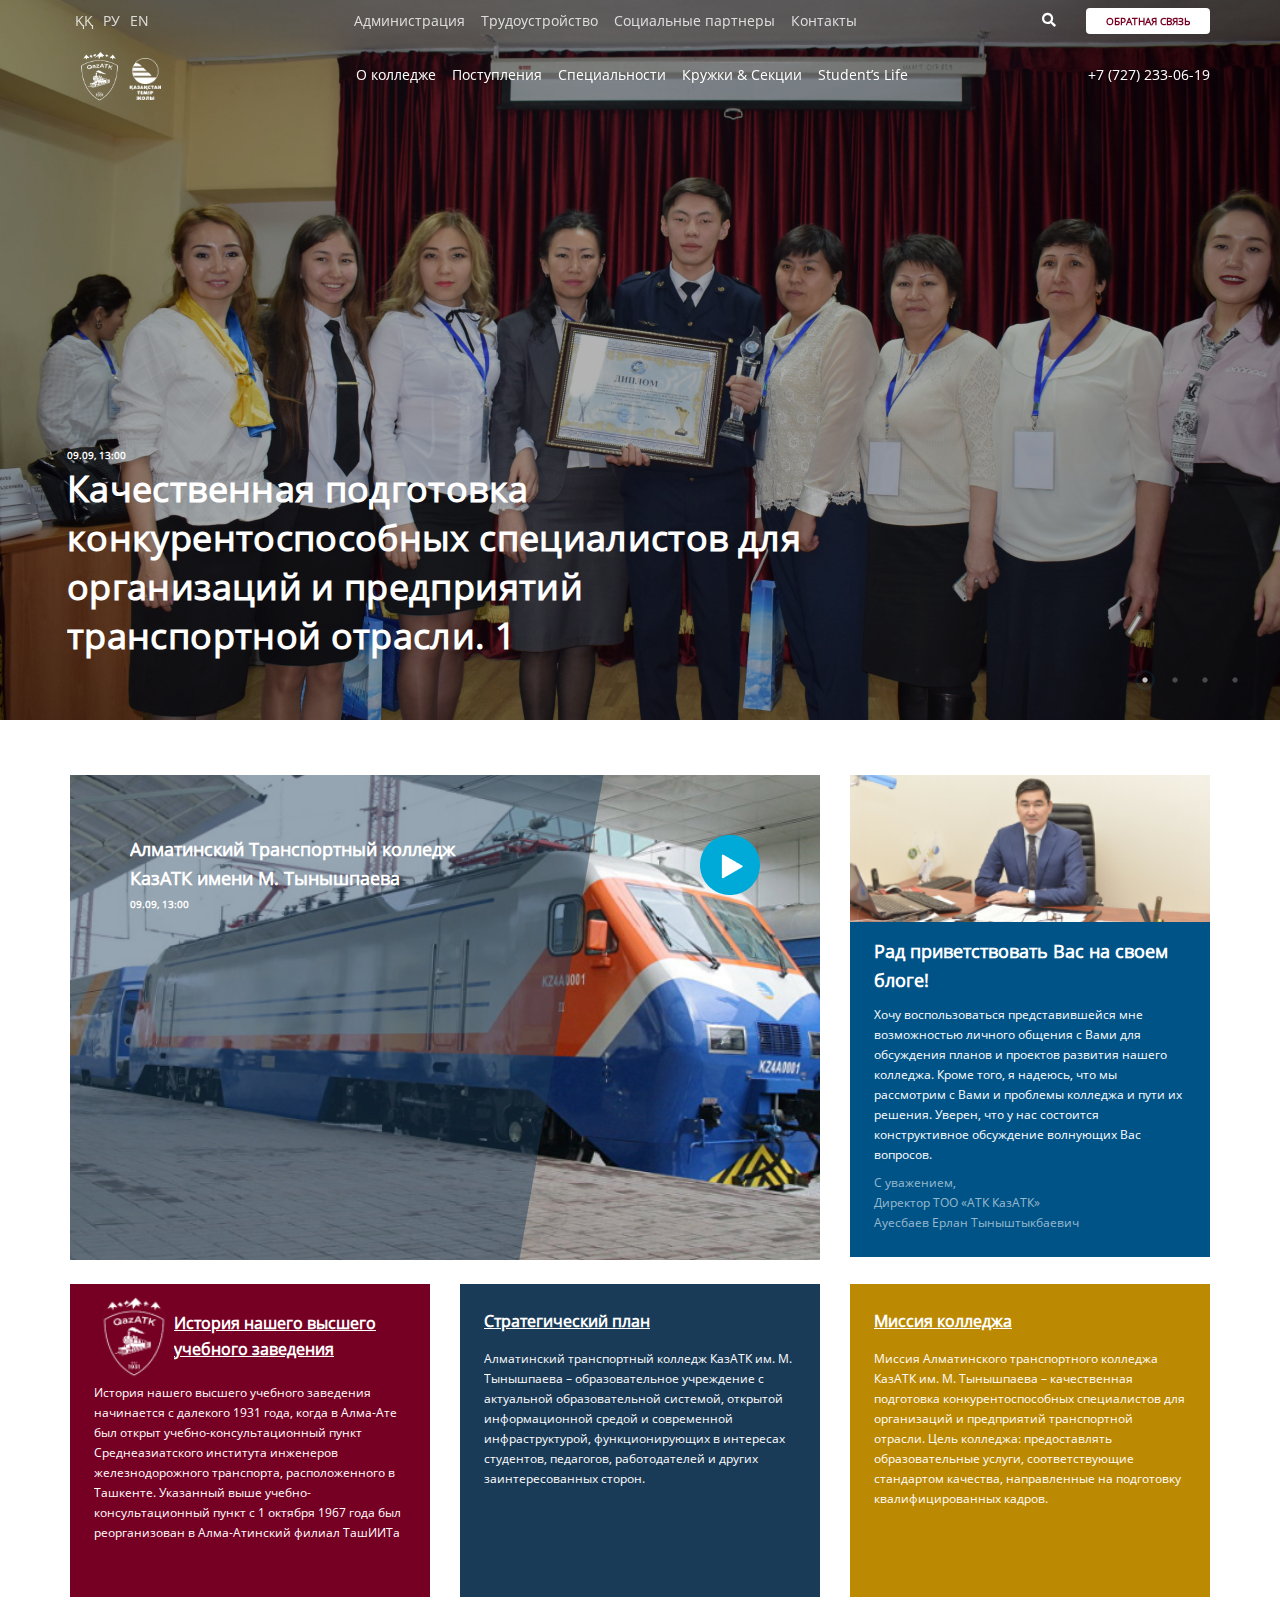
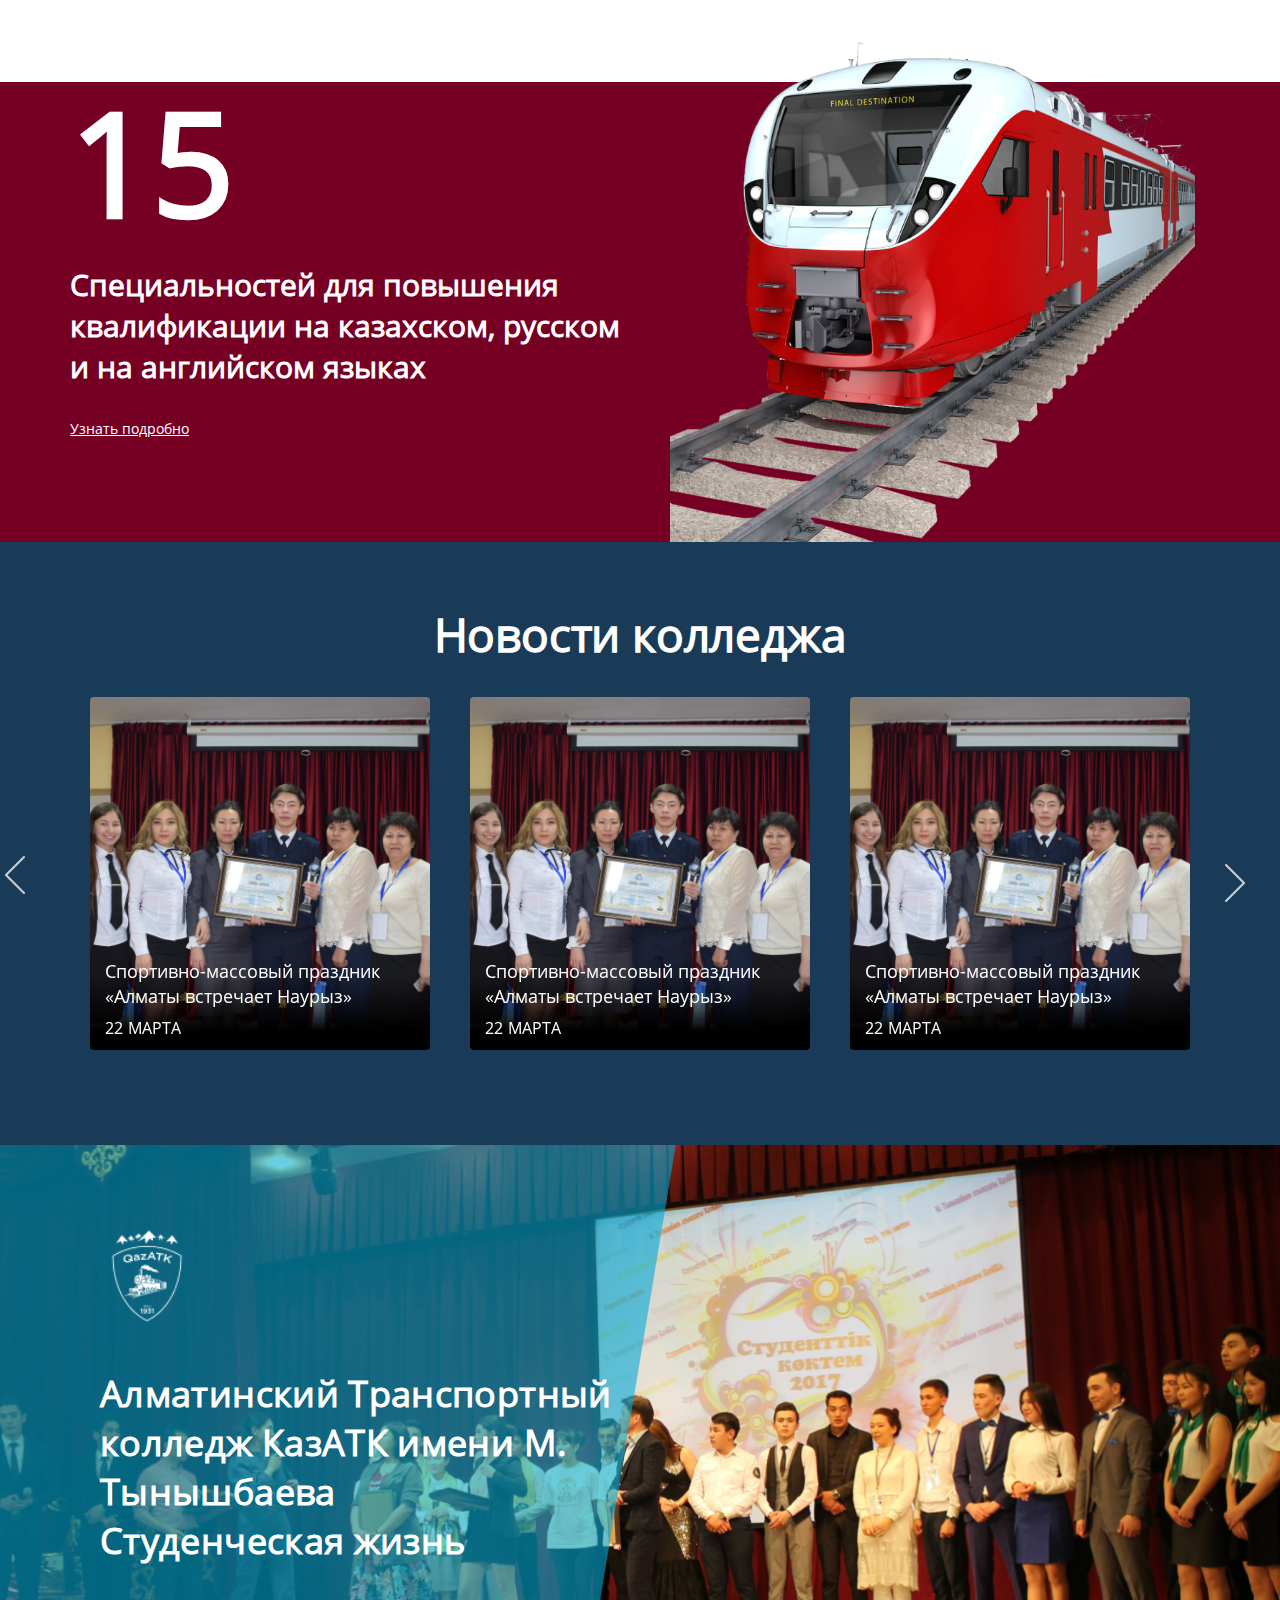
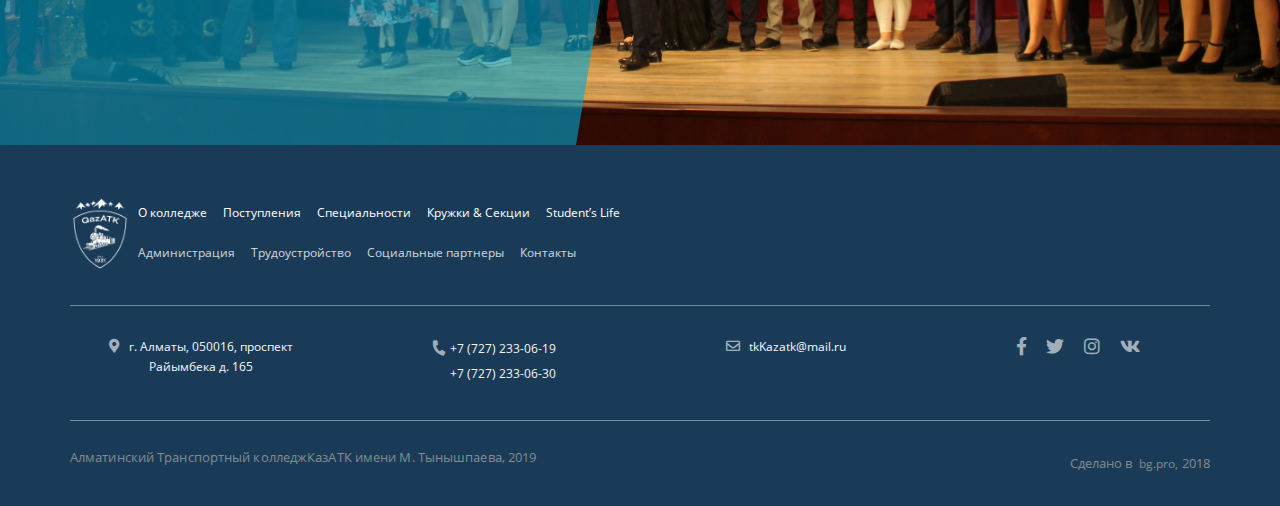
==== index.html @ 043b0daa "first commit" ====
<!DOCTYPE html>
<html lang="en">
<head>
    <meta charset="UTF-8">
    <meta name="viewport" content="width=device-width"/>
    <title>KazATK</title>
    <link rel="stylesheet" href="css/libs.min.css">
    <link rel="stylesheet" href="css/all.css">
    <link rel="stylesheet" href="slick/slick.css">
    <link rel="stylesheet" href="slick/slick-theme.css">
    <link rel="stylesheet" href="css/animate.css">
    <link rel="stylesheet" href="css/main.css">
    <link rel="icon" type="image/png" sizes="32x32" href="img/favicon-32x32.png">
</head>

<body>
<header>
    <div class="container">
        <div class="header-cover-mobile">
            <div class="header-top">
                <ul class="language-list">
                    <li><a href="#">Ққ</a></li>
                    <li><a href="#">РУ</a></li>
                    <li><a href="#">En</a></li>
                </ul>
                <ul class="header-top-menu hidden-xs">
                    <li><a href="#">Администрация</a></li>
                    <li><a href="#">Трудоустройство</a></li>
                    <li><a href="#">Социальные партнеры</a></li>
                    <li><a href="contacts.html">Контакты</a></li>
                </ul>
                <div class="header-btnbox">
                    <button class="btn-plain call-search hidden-xs"><i class="fas fa-search fa-search-custom"></i></button>
                    <button class="btn-white call-callback">Обратная связь</button>
                </div>

            </div>
            <div class="header-bottom">
                <div class="navbar-header">
                    <button type="button" class="navbar-toggle" data-toggle="collapse" data-target="#myNavbar">
                        <span class="icon-bar"></span>
                        <span class="icon-bar"></span>
                        <span class="icon-bar"></span>
                    </button>
                    <a href="index.html" class="navbar-brand">
                        <img src="img/logo/kazatwhite-last.png" alt="" class="logo-main">
                        <img src="img/logo/kaztemirjol.png" alt="" class="logo-temirjol">
                    </a>
                </div>
                <div class="collapse navbar-collapse" id="myNavbar">
                    <ul class="nav navbar-nav m-menu">
                        <li><a href="college.html">О колледже</a></li>
                        <li><a href="news.html">Поступления </a></li>
                        <li><a href="help.html">Специальности</a></li>
                        <li><a href="help.html">Кружки & Секции</a></li>
                        <li><a href="help.html">Student’s Life</a></li>
                        <li><a href="#" class="hidden-lg hidden-md hidden-sm">Администрация</a></li>
                        <li><a href="#" class="hidden-lg hidden-md hidden-sm">Трудоустройство</a></li>
                        <li><a href="#" class="hidden-lg hidden-md hidden-sm">Социальные партнеры</a></li>
                        <li><a href="contacts.html" class="hidden-lg hidden-md hidden-sm">Контакты</a></li>
                        <li><a href="tel:+7 (727) 233-06-19" class="phone-link visible-xs">+7 (727) 233-06-19</a></li>
                    </ul>
                </div>
                <a href="tel:+7 (727) 233-06-19" class="phone-link hidden-xs">+7 (727) 233-06-19</a>
            </div>
        </div>
    </div>
</header>
<section class="main-box">
    <div class="container-fluid">
        <div class="row">
            <div class="slider-main">
                <a href="#">
                <div class="slider-item">
                    <div class="slider-item-img">
                        <img src="img/main/main-slider.png" alt="">
                    </div>
                    <div class="slider-item-caption">
                        <span class="span-time">09.09, 13:00</span>
                        <h2>Качественная подготовка конкурентоспособных специалистов
                            для организаций и предприятий транспортной отрасли. 1</h2>
                    </div>
                </div>
            </a>
                <a href="#">
                <div class="slider-item">
                    <div class="slider-item-img">
                        <img src="img/main/bottom-slider.png" alt="">
                    </div>
                    <div class="slider-item-caption">
                        <span class="span-time">09.09, 13:00</span>
                        <h2>Качественная подготовка конкурентоспособных специалистов
                            для организаций и предприятий транспортной отрасли.</h2>
                    </div>
                </div>
            </a>
                <a href="#">
                <div class="slider-item">
                    <div class="slider-item-img">
                        <img src="img/main/main-slider.png" alt="">
                    </div>
                    <div class="slider-item-caption">
                        <span class="span-time">09.09, 13:00</span>
                        <h2>Качественная подготовка конкурентоспособных специалистов
                            для организаций и предприятий транспортной отрасли. 3</h2>
                    </div>
                </div>
            </a>
                <a href="#">
                <div class="slider-item">
                    <div class="slider-item-img">
                        <img src="img/main/bottom-slider.png" alt="">
                    </div>
                    <div class="slider-item-caption">
                        <span class="span-time">09.09, 13:00</span>
                        <h2>Качественная подготовка конкурентоспособных специалистов
                            для организаций и предприятий транспортной отрасли.</h2>
                    </div>
                </div>
            </a>
            </div>
        </div>
    </div>
</section>
<section class="intro-box">
    <div class="container">
        <div class="row intro-top">
            <div class="col-md-8 col-sm-8 animated fadeInLeftBig delay-1s">
                <a href="video.html">
                    <div class="intro-item-video">
                        <div class="intro-video-left">
                            <h2>
                                Алматинский Транспортный колледж КазАТК имени
                                М. Тынышпаева
                            </h2>
                            <span class="span-time">09.09, 13:00</span>
                        </div>
                        <div class="intro-video-right">
                            <i class="icon i-play"></i>
                            <img src="img/main/train.png" alt="">
                        </div>
                    </div>
                </a>
            </div>
            <div class="col-md-4 col-sm-4 animated fadeInRightBig delay-1s">
                <a href="blog.html">
                    <div class="intro-blog">
                        <div class="intro-blog-img">
                            <img src="img/main/rector.png" alt="">
                        </div>
                        <div class="intro-blog-caption bg-blue">
                            <h2>
                                Рад приветствовать Вас на своем блоге!
                            </h2>
                            <p>
                                Хочу воспользоваться представившейся мне возможностью личного общения с
                                Вами для обсуждения планов и проектов развития нашего колледжа. Кроме того, я надеюсь,
                                что мы рассмотрим с Вами и проблемы колледжа и пути их решения. Уверен, что у
                                нас состоится конструктивное обсуждение волнующих Вас вопросов.
                            </p>
                            <span class="span-opacity">
                                С уважением,</br>
                                Директор ТОО «АТК КазАТК»</br>
                                Ауесбаев Ерлан Тыныштыкбаевич
                            </span>
                        </div>
                    </div>
                </a>
            </div>
        </div>
        <div class="row">
            <div class="col-md-4 col-sm-4 animated fadeInLeftBig delay-2s">
                <a href="history.html">
                    <div class="intro-item bg-red">
                        <div class="intro-item-top">
                            <img src="img/logo/kazatwhite-11.png" alt="">
                            <h2>История нашего высшего учебного заведения</h2>
                        </div>
                        <p>
                            История нашего высшего учебного заведения начинается с далекого 1931 года, когда в
                            Алма-Ате был открыт учебно-консультационный пункт Среднеазиатского института инженеров железнодорожного транспорта,
                            расположенного в Ташкенте.
                            Указанный выше учебно-консультационный пункт с 1 октября 1967 года был реорганизован в Алма-Атинский филиал ТашИИТа
                        </p>
                    </div>
                </a>
            </div>
            <div class="col-md-4 col-sm-4 animated fadeInUp delay-2s">
                <a href="strategy.html">
                    <div class="intro-item bg-dark">
                        <h2>Стратегический план</h2>
                        <p>
                            Алматинский транспортный колледж КазАТК им. М. Тынышпаева – образовательное учреждение
                            с актуальной образовательной системой, открытой информационной средой
                            и современной инфраструктурой, функционирующих в интересах студентов, педагогов, работодателей и других заинтересованных сторон.
                        </p>
                    </div>
                </a>
            </div>
            <div class="col-md-4 col-sm-4 animated fadeInRightBig delay-2s">
                <a href="mission.html">
                    <div class="intro-item bg-yellow">
                        <h2>Миссия колледжа</h2>
                        <p>
                            Миссия Алматинского транспортного колледжа КазАТК им. М. Тынышпаева – качественная подготовка конкурентоспособных специалистов для организаций и предприятий транспортной отрасли.

                            Цель колледжа: предоставлять образовательные услуги, соответствующие стандартом качества, направленные на подготовку квалифицированных кадров.
                        </p>
                    </div>
                </a>
            </div>
        </div>
    </div>
</section>
<section class="spec-box bg-red">
    <div class="container">
        <div class="row">
            <div class="col-md-6 col-sm-6">
                <div class="spec-item">
                    <h2>15</h2>
                    <p>
                        Специальностей для повышения квалификации на казахском, русском и на английском языках
                    </p>
                    <a href="#">Узнать подробно</a>
                </div>
            </div>
            <div class="col-md-6 col-sm-6">
                <div class="spec-img-cover">
                    <div class="spec-img">
                        <img src="img/main/train_red.png" alt="">
                    </div>
                </div>
                <div class="clearfix"></div>
            </div>

        </div>
    </div>
</section>
<section class="news-box bg-dark">
    <div class="container">
        <h2 class="block-title-white">Новости колледжа</h2>
        <div class="sl-news">
                <a href="news.html">
                    <div class="slnews-item">
                        <div class="slnews-item-img">
                            <img src="img/main/main-slider.png" alt="">
                        </div>
                        <div class="slnews-item-caption">
                            <h3>
                                Спортивно-массовый праздник «Алматы встречает Наурыз»
                            </h3>
                            <span>22 марта</span>
                        </div>
                    </div>
                </a>
                <a href="news.html">
                    <div class="slnews-item">
                        <div class="slnews-item-img">
                            <img src="img/main/main-slider.png" alt="">
                        </div>
                        <div class="slnews-item-caption">
                            <h3>
                                Спортивно-массовый праздник «Алматы встречает Наурыз»
                            </h3>
                            <span>22 марта</span>
                        </div>
                    </div>
                </a>
                <a href="news.html">
                    <div class="slnews-item">
                        <div class="slnews-item-img">
                            <img src="img/main/main-slider.png" alt="">
                        </div>
                        <div class="slnews-item-caption">
                            <h3>
                                Спортивно-массовый праздник «Алматы встречает Наурыз»
                            </h3>
                            <span>22 марта</span>
                        </div>
                    </div>
                </a>
                <a href="news.html">
                    <div class="slnews-item">
                        <div class="slnews-item-img">
                            <img src="img/main/main-slider.png" alt="">
                        </div>
                        <div class="slnews-item-caption">
                            <h3>
                                Спортивно-массовый праздник «Алматы встречает Наурыз»
                            </h3>
                            <span>22 марта</span>
                        </div>
                    </div>
                </a>
            </div>
    </div>
</section>
<section class="student-lifebox">
    <div class="container-fluid">
        <div class="row">
                <div class="student-life-clip">
                    <img src="img/logo/logo-big.png" alt="">
                    <h1>
                        Алматинский Транспортный колледж КазАТК имени   М. Тынышбаева</h1>
                    <p>Студенческая жизнь</p>
                </div>
                <div class="student-life-img">
                    <img src="img/main/bottom-slider.png" alt="">
                </div>
        </div>
    </div>
</section>
<div class="overlay"></div>
<div class="search-popup">
    <form action="#" class="search-form" method="post">
        <input type="text" placeholder="Поиск...">
        <button class="btn-blue" type="submit">Поиск</button>
    </form>
</div>
<div class="callback">
    <h3>Введите ваш номер</h3>
    <form action="#" class="callback-form" method="post">
        <input type="text" placeholder="Ваше имя">
        <input type="text" placeholder="Ваше номер">
        <textarea name="" id="" cols="30" rows="10" placeholder="Ваш вопрос"></textarea>
        <button class="btn-blue" type="submit">Отправить</button>
        <button class="btn-cancel close-callback">Отмена</button>
    </form>
</div>
<footer class="bg-dark">
    <div class="container">
        <div class="footer-top">
            <a href="index.html" class="footer-logo">
                <img src="img/logo/logo-big.png" alt="">
            </a>
            <div class="footer-top-list">
                <ul class="m-menu">
                    <li><a href="college.html">О колледже</a></li>
                    <li><a href="news.html">Поступления </a></li>
                    <li><a href="help.html">Специальности</a></li>
                    <li><a href="help.html">Кружки & Секции</a></li>
                    <li><a href="help.html">Student’s Life</a></li>
                </ul>
                <ul class="header-top-menu">
                    <li><a href="#">Администрация</a></li>
                    <li><a href="#">Трудоустройство</a></li>
                    <li><a href="#">Социальные партнеры</a></li>
                    <li><a href="contacts.html">Контакты </a></li>
                </ul>
            </div>
        </div>
        <div class="footer-middle">
            <div class="row">
                <div class="col-md-3 col-sm-3">
                    <i class="fas fa-map-marker-alt"></i>
                    <span>г. Алматы, 050016, проспект <br>Райымбека д. 165</span>
                </div>
                <div class="col-md-3 col-sm-3">
                    <div class="footer-phone">
                        <i class="fas fa-phone"></i>
                        <div class="footer-phone-links">
                            <a href="tel:+7 (727) 233-06-19">+7 (727) 233-06-19</a><br>
                            <a href="tel:+7 (727) 233-06-30 ">+7 (727) 233-06-30</a>
                        </div>
                    </div>
                </div>
                <div class="col-md-3 col-sm-3">
                    <i class="far fa-envelope"></i>
                    <span>tkKazatk@mail.ru</span>
                </div>
                <div class="col-md-3 col-sm-3">
                    <ul class="footer-social">
                        <li><a href="#"><i class="fab fa-facebook-f"></i></a></li>
                        <li><a href="#"><i class="fab fa-twitter"></i></a></li>
                        <li><a href="#"><i class="fab fa-instagram"></i></a></li>
                        <li><a href="#"><i class="fab fa-vk"></i></a></li>
                    </ul>
                </div>
            </div>
        </div>
        <div class="footer-bottom">
            <p>Алматинский Транспортный колледжКазАТК имени М. Тынышпаева, 2019</p>
            <p class="bg-box">Сделано в  <a href="https://bgpro.kz/" target="_blank">bg.pro,</a> 2018</p>
        </div>
    </div>
</footer>
<script src="js/libs.min.js"></script>
<script src="js/wow.min.js"></script>
<script src="slick/slick.js"></script>
<script src="js/common.js"></script>
</body>
</html>
---- css/main.css ----
html, body, div, span, p, ul, li, ol, label, h1, h2, h3, h4, h5, h6, section {
  margin: 0;
  padding: 0;
}

ol, ul {
  list-style: none;
}

a {
  text-decoration: none;
}

.icon {
  display: inline-block;
}

.p0 {
  padding: 0;
}

.pr0 {
  padding-right: 0;
}

.pl0 {
  padding-left: 0;
}

.pt0 {
  padding-top: 0;
}

.pb0 {
  padding-bottom: 0;
}

.pl15 {
  padding-left: 15px;
}

.m0 {
  margin: 0;
}

.mt0 {
  margin-top: 0;
}

.mr0 {
  margin-right: 0;
}

.ml0 {
  margin-left: 0;
}

.mb0 {
  margin-bottom: 0;
}

.mt20 {
  margin-top: 20px;
}

.mr20 {
  margin-right: 20px;
}

.ml20 {
  margin-left: 20px;
}

.mb20 {
  margin-bottom: 20px;
}

.btn-plain {
  outline: none;
  border: none;
  background-color: transparent;
}

.btn-plain:hover, .btn-plain:focus {
  text-decoration: none;
  outline: none;
  border: none;
}

button a {
  color: inherit;
}

button a:hover, button a:focus {
  text-decoration: none;
  color: inherit;
}

.overlay {
  background-color: rgba(0, 0, 0, 0.3);
  z-index: 99;
  position: fixed;
  top: 0;
  bottom: 0;
  left: 0;
  right: 0;
  display: none;
}

@font-face {
  font-family: 'Open Sans';
  src: url("../fonts/opensans/OpenSans-Regular.ttf");
}

body {
  font-family: "Open Sans", "Arial";
}
html,body{
	overflow-x:hidden;
}
.header-box .container{
	position: relative;
}
header {
  top: 0;
  position: absolute;
  width: 100%;
  z-index: 99;
}

header .header-top-menu {
  padding-left: 20px;
}

.language-list, .header-top-menu {
  display: -webkit-box;
  display: -webkit-flex;
  display: -ms-flexbox;
  display: flex;
  -webkit-box-align: center;
  -webkit-align-items: center;
      -ms-flex-align: center;
          align-items: center;
}

.language-list li a, .header-top-menu li a {
  color: rgba(255, 255, 255, 0.8);
  padding: 5px 8px;
  -webkit-transition: color 500ms ease;
  -o-transition: color 500ms ease;
  transition: color 500ms ease;
}

.language-list li a:hover, .language-list li a:focus, .header-top-menu li a:hover, .header-top-menu li a:focus {
  text-decoration: none;
  color: white;
}

.language-list li.active a, .header-top-menu li.active a {
  color: white;
}

.language-list li a {
  padding: 5px;
		text-transform: uppercase;
	
}

.header-top, .header-bottom {
  display: -webkit-box;
  display: -webkit-flex;
  display: -ms-flexbox;
  display: flex;
  -webkit-box-align: center;
  -webkit-align-items: center;
      -ms-flex-align: center;
          align-items: center;
  padding: 8px 0;
  -webkit-box-pack: justify;
  -webkit-justify-content: space-between;
      -ms-flex-pack: justify;
          justify-content: space-between;
}

.btn-white {
  background: #FFFFFF;
  -webkit-border-radius: 4px;
          border-radius: 4px;
  font-weight: 600;
  line-height: 16px;
  font-size: 10px;
  text-align: center;
  text-transform: uppercase;
  color: #760024;
  border: none;
  outline: none;
  padding: 5px 20px;
}

.btn-white:focus {
  outline: none;
}

.fa-search-custom {
  color: white;
}

.header-btnbox .btn-plain {
  margin-right: 20px;
}

.m-menu {
  display: -webkit-box;
  display: -webkit-flex;
  display: -ms-flexbox;
  display: flex;
  -webkit-box-align: center;
  -webkit-align-items: center;
      -ms-flex-align: center;
          align-items: center;
}

.m-menu li a {
  color: white;
  padding: 5px 8px;
}

.m-menu li a:hover, .m-menu li a:focus {
  text-decoration: none;
}

.phone-link {
  display: inline-block;
  float: right;
  color: white;
}

.phone-link:hover, .phone-link:focus {
  text-decoration: none;
}

.header-bottom .navbar-brand {
  display: -webkit-box;
  display: -webkit-flex;
  display: -ms-flexbox;
  display: flex;
  -webkit-box-align: center;
  -webkit-align-items: center;
      -ms-flex-align: center;
          align-items: center;
  padding-left: 0;
}

.header-bottom .navbar-brand img {
  -webkit-flex-shrink: 0;
      -ms-flex-negative: 0;
          flex-shrink: 0;
}

.slider-item-img {
  width: 100%;
  height: 720px;
  background-color: black;
}

.slider-item-img img {
  width: 100%;
  height: 100%;
  -o-object-fit: cover;
     object-fit: cover;
  opacity: 0.7;
}

.slider-main {
  position: relative;
}

.slider-main .slick-dots {
  bottom: 60px;
  right: 40px;
}

.slider-main .slick-dots li.slick-active button {
  -webkit-border-radius: 50%;
          border-radius: 50%;
  background: url("../img/icon/377.png");
  width: 20px;
  height: 20px;
  -webkit-background-size: 100% 100%;
          background-size: 100% 100%;
}

.slider-item-caption {
  position: absolute;
  bottom: 60px;
  width: 1147px;
  left: 50%;
  margin-left: -573px;
}

.slider-item-caption h2 {
  max-width: 776px;
  max-height: 203px;
  overflow: hidden;
  font-weight: 800;
  line-height: normal;
  font-size: 36px;
  letter-spacing: 0.01em;
  color: #FFFFFF;
  font-family: 'Open Sans';
}

.span-time {
  font-weight: 600;
  line-height: 16px;
  font-size: 10px;
  text-transform: uppercase;
  color: #FFFFFF;
  margin-bottom: 15px;
}

.intro-box {
  padding-top: 25px;
  padding-bottom: 25px;
}

.intro-video-right {
  width: 100%;
  height: 485px;
  position: relative;
}

.intro-video-right img {
  width: 100%;
  height: 100%;
  -o-object-fit: cover;
     object-fit: cover;
}

.intro-video-left {
  width: 90%;
  padding: 60px;
  height: 485px;
  z-index: 9;
  background-color: rgba(26, 59, 88, 0.46);
  position: absolute;
  -webkit-clip-path: polygon(0 0, 76% 0, 64% 100%, 0% 100%);
  clip-path: polygon(0 0, 76% 0, 64% 100%, 0% 100%);
}

.intro-video-left h2 {
  max-width: 350px;
  max-height: 85px;
  overflow: hidden;
  font-weight: bold;
  line-height: 29px;
  font-size: 18px;
  color: #FFFFFF;
}

.i-play {
  background: url("../img/icon/play.png") no-repeat;
  width: 60px;
  height: 60px;
  position: absolute;
  top: 60px;
  right: 60px;
}

.intro-blog-img {
  height: 147px;
}

.intro-blog-img img {
  width: 100%;
  height: 100%;
  -o-object-fit: cover;
     object-fit: cover;
}

.intro-blog-caption {
  padding: 15px 24px 24px 24px;
}

.intro-blog-caption h2 {
  font-weight: bold;
  line-height: 29px;
  font-size: 18px;
  color: #FFFFFF;
  max-height: 56px;
  overflow: hidden;
  margin-bottom: 12px;
}

.intro-blog-caption p {
  font-weight: normal;
  line-height: 20px;
  font-size: 12px;
  color: #FFFFFF;
  max-height: 174px;
  overflow: hidden;
  margin-bottom: 8px;
}

.span-opacity {
  display: block;
  line-height: 20px;
  font-size: 12px;
  color: rgba(255, 255, 255, 0.6);
}

.bg-blue {
  background-color: #005387;
}

.bg-red {
  background-color: #760024;
}

.bg-dark {
  background-color: #1A3B58;
}

.bg-yellow {
  background-color: #BC8902;
}

.intro-item {
  margin-top: 24px;
  padding: 24px;
  height: 313px;
}

.intro-item h2 {
  font-weight: bold;
  line-height: 26px;
  font-size: 16px;
  color: #FFFFFF;
  text-decoration: underline;
  margin-bottom: 15px;
  max-height: 95px;
  overflow: hidden;
}

.intro-item p {
  font-weight: normal;
  line-height: 20px;
  font-size: 12px;
  color: #FFFFFF;
  max-height: 237px;
  overflow: hidden;
}
.logo-main{
	height: 59px;
}
.logo-color{
	height: 49px;
	margin-right: 3px;
}
.intro-item-top {
  margin-top: -20px;
  display: -webkit-box;
  display: -webkit-flex;
  display: -ms-flexbox;
  display: flex;
  -webkit-box-align: center;
  -webkit-align-items: center;
      -ms-flex-align: center;
          align-items: center;
  -webkit-box-pack: justify;
  -webkit-justify-content: space-between;
      -ms-flex-pack: justify;
          justify-content: space-between;
}

.intro-item-top h2 {
  margin-bottom: 0;
}

.intro-item-top img {
  -webkit-flex-shrink: 0;
      -ms-flex-negative: 0;
          flex-shrink: 0;
  width: 80px;
  height: 95px;
  -o-object-fit: contain;
     object-fit: contain;
}

.spec-item h2 {
  font-weight: bold;
  font-size: 144px;
  color: #FFFFFF;
  margin-bottom: 24px;
}

.spec-item p {
  font-weight: bold;
  line-height: normal;
  font-size: 30px;
  color: #FFFFFF;
  margin-bottom: 30px;
}

.spec-item a {
  line-height: 23px;
  font-size: 14px;
  color: #FFFFFF;
  text-decoration: underline;
  display: inline-block;
}

.spec-item a:hover {
  color: #FFFFFF;
}

.spec-img-cover {
  position: relative;
  height: 500px;
  margin-top: -40px;
}

.spec-img {
  width: 100%;
  height: 100%;
  position: absolute;
  bottom: 0;
}

.spec-img img {
  width: 100%;
  height: 100%;
  -o-object-fit: contain;
     object-fit: contain;
}

.spec-box {
  margin-top: 60px;
  position: relative;
}

.news-box {
  padding-top: 60px;
  padding-bottom: 95px;
}

.news-box .block-title-white {
  text-align: center;
  margin-bottom: 30px;
}

.block-title-white {
  font-weight: bold;
  line-height: 65px;
  font-size: 46px;
  text-align: center;
  letter-spacing: -0.2px;
  color: #FFFFFF;
  margin-bottom: 10px;
}

.slnews-item {
  height: 353px;
  -webkit-border-radius: 4px;
          border-radius: 4px;
  overflow: hidden;
  position: relative;
  margin: 0 20px;
  -webkit-box-sizing: border-box;
          box-sizing: border-box;
}

.slnews-item-img {
  height: 353px;
  width: 100%;
}

.slnews-item-img img {
  height: 100%;
  width: 100%;
  -o-object-fit: cover;
     object-fit: cover;
  -webkit-transition: 500ms all ease;
  -o-transition: 500ms all ease;
  transition: 500ms all ease;
}

.slnews-item-img img:hover {
  -webkit-transform: scale(1.1);
      -ms-transform: scale(1.1);
          transform: scale(1.1);
}

.slnews-item-caption {
  position: absolute;
  width: 100%;
  bottom: 0;
  background: -webkit-gradient(linear, left top, left bottom, color-stop(25.22%, rgba(0, 0, 0, 0)), color-stop(81.37%, #000000));
  background: -webkit-linear-gradient(top, rgba(0, 0, 0, 0) 25.22%, #000000 81.37%);
  background: -o-linear-gradient(top, rgba(0, 0, 0, 0) 25.22%, #000000 81.37%);
  background: linear-gradient(180deg, rgba(0, 0, 0, 0) 25.22%, #000000 81.37%);
  padding: 10px 15px;
}

.slnews-item-caption h3 {
  font-weight: 300;
  line-height: 25px;
  font-size: 18px;
  color: #FFFFFF;
  margin-bottom: 8px;
}

.slnews-item-caption span {
  font-size: 16px;
  letter-spacing: 0.2px;
  text-transform: uppercase;
  color: #FFFFFF;
  mix-blend-mode: normal;
}

.slnews-item .slick-slide:focus {
  outline: none;
}

.sl-news .slick-next:before {
  content: url(../img/icon/Arrow_Basic.png);
}

.sl-news .slick-prev:before {
  content: url(../img/icon/Arrow_Basic.png);
}

.sl-news .slick-prev {
  -webkit-transform: rotate(180deg);
      -ms-transform: rotate(180deg);
          transform: rotate(180deg);
}

.sl-news a:focus {
  outline: none;
}

.student-life-img {
  width: 100%;
  height: 600px;
}

.student-life-img img {
  width: 100%;
  height: 100%;
  -o-object-fit: cover;
     object-fit: cover;
}

.student-lifebox {
  position: relative;
}

.student-life-clip {
  z-index: 99;
  position: absolute;
  padding: 60px 30px 60px 100px;
  left: 0;
  top: 0;
  bottom: 0;
  width: 60%;
  background-color: rgba(0, 170, 216, 0.59);
  -webkit-clip-path: polygon(0 0, 88% 0, 75% 100%, 0% 100%);
  clip-path: polygon(0 0, 88% 0, 75% 100%, 0% 100%);
}

.student-life-clip h1, .student-life-clip p {
  font-weight: 800;
  line-height: normal;
  font-size: 36px;
  letter-spacing: 0.01em;
  color: #FFFFFF;
  max-width: 600px;
}

.student-life-clip p {
  font-weight: 600;
}

.student-life-clip img {
  width: 94px;
  height: 139px;
  -o-object-fit: contain;
     object-fit: contain;
  margin-bottom: 25px;
}

footer {
  padding-top: 45px;
  padding-bottom: 30px;
}

footer i {
  color: rgba(255, 255, 255, 0.6);
  -webkit-flex-shrink: 0;
      -ms-flex-negative: 0;
          flex-shrink: 0;
  font-size: 14px;
}

footer span {
  font-weight: normal;
  line-height: normal;
  font-size: 12px;
  color: #F7F7F7;
  margin-left: 5px;
}

footer a {
  line-height: 25px;
  font-size: 12px;
  color: #F7F7F7;
}

footer a:hover, footer a:focus {
  color: #F7F7F7;
  text-decoration: none;
}

.footer-top {
  padding-bottom: 30px;
  border-bottom: 1px solid rgba(255, 255, 255, 0.4);
  display: -webkit-box;
  display: -webkit-flex;
  display: -ms-flexbox;
  display: flex;
  -webkit-box-align: center;
  -webkit-align-items: center;
      -ms-flex-align: center;
          align-items: center;
}

.footer-top .m-menu {
  margin-bottom: 15px;
}

.footer-logo {
  display: inline-block;
  width: 60px;
  height: 85px;
  -webkit-flex-shrink: 0;
      -ms-flex-negative: 0;
          flex-shrink: 0;
}

.footer-logo img {
  width: 100%;
  height: 100%;
  -o-object-fit: cover;
     object-fit: cover;
}

.footer-middle {
  padding-bottom: 30px;
  padding-top: 30px;
  border-bottom: 1px solid rgba(255, 255, 255, 0.4);
	text-align: center;
}

.footer-social {
  display: -webkit-box;
  display: -webkit-flex;
  display: -ms-flexbox;
  display: flex;
	justify-content: center;
}

.footer-social li a {
  padding: 0 10px;
}

.footer-social li a i {
  font-size: 18px;
}
.footer-social li a:hover i{
	color: white;
}

.footer-phone {
  display: -webkit-box;
  display: -webkit-flex;
  display: -ms-flexbox;
  display: flex;
	justify-content: center;
}

.footer-phone .fa-phone {
  -webkit-transform: rotate(100deg);
      -ms-transform: rotate(100deg);
          transform: rotate(100deg);
	    line-height: 85px;
    margin-top: -31px;
	margin-right: 5px;
}
}

.footer-phone-links {
  padding-left: 20px;
}

.footer-bottom {
  padding-top: 30px;
  display: -webkit-box;
  display: -webkit-flex;
  display: -ms-flexbox;
  display: flex;
  -webkit-box-pack: justify;
  -webkit-justify-content: space-between;
      -ms-flex-pack: justify;
          justify-content: space-between;
}

.footer-bottom p {
  line-height: 13px;
  font-size: 13px;
  letter-spacing: 0.1px;
  color: #828C8E;
}

.footer-bottom .bg-box a {
  color: #828C8E;
}

.footer-bottom .bg-box a:hover, .footer-bottom .bg-box a:focus {
  text-decoration: none;
  color: #828C8E;
}

.nav > li > a:focus, .nav > li > a:hover {
  background-color: transparent;
}

.callback {
  display: none;
  position: fixed;
  top: 20%;
  padding: 50px 70px;
  background-color: white;
  left: 50%;
  margin-left: -352px;
  z-index: 999;
  max-width: 704px;
}

.callback h3 {
  font-weight: bold;
  line-height: normal;
  font-size: 30px;
  color: #252434;
  margin-bottom: 15px;
}

.callback-form input {
  width: 100%;
}

.search-popup {
  display: none;
  position: fixed;
  top: 20%;
  padding: 20px;
  background-color: white;
  left: 50%;
  margin-left: -352px;
  z-index: 999;
  max-width: 704px;
}

.search-popup .search-form {
  display: -webkit-box;
  display: -webkit-flex;
  display: -ms-flexbox;
  display: flex;
  -webkit-box-align: center;
  -webkit-align-items: center;
      -ms-flex-align: center;
          align-items: center;
  display: flex;
  -webkit-box-pack: justify;
  -webkit-justify-content: space-between;
      -ms-flex-pack: justify;
          justify-content: space-between;
}

.search-popup .search-form input {
  min-width: 550px;
  -webkit-box-flex: 2;
  -webkit-flex: 2;
      -ms-flex: 2;
          flex: 2;
  padding: 10px;
  margin-bottom: 0;
  margin-right: 10px;
}

.search-popup .search-form input:focus {
  outline: none;
}

form input, form textarea {
  background: #FFFFFF;
  border: 1px solid rgba(13, 31, 48, 0.1);
  -webkit-box-sizing: border-box;
          box-sizing: border-box;
  -webkit-border-radius: 2px;
          border-radius: 2px;
  padding: 15px;
  width: 300px;
  margin-bottom: 15px;
}

form input::-webkit-input-placeholder, form textarea::-webkit-input-placeholder {
  line-height: 17px;
  font-size: 15px;
  color: rgba(13, 31, 48, 0.4);
}

form input::-moz-placeholder, form textarea::-moz-placeholder {
  line-height: 17px;
  font-size: 15px;
  color: rgba(13, 31, 48, 0.4);
}

form input:-ms-input-placeholder, form textarea:-ms-input-placeholder {
  line-height: 17px;
  font-size: 15px;
  color: rgba(13, 31, 48, 0.4);
}

form input::-ms-input-placeholder, form textarea::-ms-input-placeholder {
  line-height: 17px;
  font-size: 15px;
  color: rgba(13, 31, 48, 0.4);
}

form input::placeholder, form textarea::placeholder {
  line-height: 17px;
  font-size: 15px;
  color: rgba(13, 31, 48, 0.4);
}

.btn-blue {
  background: rgba(0, 170, 216, 0.88);
  mix-blend-mode: normal;
  font-size: 16px;
  text-align: center;
  letter-spacing: 1.6px;
  text-transform: uppercase;
  color: #FFFFFF;
  outline: none;
  border: none;
  padding: 10px 20px;
}

.btn-blue:focus {
  outline: none;
}

.btn-cancel {
  font-size: 16px;
  text-align: center;
  letter-spacing: 1.6px;
  text-transform: uppercase;
  background-color: transparent;
  float: right;
  color: #9B9B9B;
  outline: none;
  border: none;
  padding: 9px 20px;
  opacity: 0.9;
  border: 1px solid rgba(155, 155, 155, 0.5);
}

.btn-cancel:focus {
  outline: none;
}

.showed {
  display: block;
}

.slider-main .slick-dots {
  right: 30px;
  bottom: 30px;
  width: 500px;
  text-align: right;
}

.logo-main {
  height: 59px;
}

.logo-temirjol {
  width: 32px;
  height: 42px;
  margin-bottom: -8px;
}

.header-box-img {
  height: 223px;
  width: 100%;
  background-color: black;
}

.header-box-img img {
  width: 100%;
  height: 100%;
  -o-object-fit: cover;
     object-fit: cover;
  opacity: 0.8;
}

.header-box {
  position: relative;
}

.header-box-caption {
  position: absolute;
  z-index: 9;
  bottom: 20px;
  width: 100%;
}

.header-box-caption h1 {
  font-weight: bold;
  line-height: 75px;
  font-size: 46px;
  color: #FFFFFF;
}

.nav-tabs > li.active > a, .nav-tabs > li.active > a:focus, .nav-tabs > li.active > a:hover {
  border-color: transparent;
  border-bottom: 2px solid #00B2F0;
}

.nav-tabs > li > a:hover {
  border-color: transparent;
}

.nav-tabs {
  border-bottom: none;
}

.tab-menu li a {
  font-weight: 600;
  line-height: normal;
  font-size: 13px;
  letter-spacing: 1px;
  text-transform: uppercase;
  color: rgba(13, 14, 44, 0.6);
  border-bottom: 2px solid transparent;
  padding: 20px 10px;
  -webkit-transition: all 400ms ease;
  -o-transition: all 400ms ease;
  transition: all 400ms ease;
}

.tab-menu li a:hover, .tab-menu li a:focus {
  color: #000000;
  border-bottom: 2px solid #00B2F0;
}

.tab-menu li.active a {
  font-weight: 600;
  line-height: normal;
  font-size: 13px;
  letter-spacing: 1px;
  text-transform: uppercase;
  color: #0D0E2C;
  border-bottom: 2px solid #00B2F0;
  padding: 20px 10px;
}

.blog-container {
  padding-top: 50px;
  padding-bottom: 50px;
}

.blog-cover {
  display: -webkit-box;
  display: -webkit-flex;
  display: -ms-flexbox;
  display: flex;
}

.blog-cover .blog-img {
  -webkit-flex-shrink: 0;
      -ms-flex-negative: 0;
          flex-shrink: 0;
  height: 271px;
  width: 220px;
}

.blog-cover .blog-img img {
  width: 100%;
  height: 100%;
  -o-object-fit: cover;
     object-fit: cover;
  -o-object-position: center;
     object-position: center;
}

.blog-cover .blog-caption {
  padding-left: 20px;
}

.blog-cover .blog-caption h2 {
  font-weight: bold;
  font-size: 46px;
  color: #FFFFFF;
  margin-bottom: 15px;
}

.blog-cover .blog-caption p {
  line-height: 20px;
  font-size: 12px;
  color: #FFFFFF;
  margin-bottom: 15px;
  max-width: 620px;
  height: 95px;
  overflow: hidden;
}

form textarea {
  height: 96px;
  resize: none;
  width: 100%;
}

.blog-form-cover {
  padding-top: 50px;
  padding-bottom: 50px;
}

.blog-form-cover h3 {
  font-weight: bold;
  line-height: normal;
  font-size: 30px;
  color: #252434;
  margin-bottom: 15px;
}

.blog-form input {
  width: 48%;
}

.blog-form .input-margin {
  margin-right: 3%;
}

.comment-head {
  padding: 5px 0;
  border-bottom: 2px solid #EAEDEE;
  display: -webkit-box;
  display: -webkit-flex;
  display: -ms-flexbox;
  display: flex;
  -webkit-box-pack: justify;
  -webkit-justify-content: space-between;
      -ms-flex-pack: justify;
          justify-content: space-between;
  margin-bottom: 20px;
}

.comment-head p {
  font-size: 15px;
  color: #3F4549;
  font-weight: 600;
}

.comment-head button {
  font-size: 15px;
  color: #A5B3BA;
}

.comment-item {
  display: -webkit-box;
  display: -webkit-flex;
  display: -ms-flexbox;
  display: flex;
}

.comment-item-img {
  -webkit-flex-shrink: 0;
      -ms-flex-negative: 0;
          flex-shrink: 0;
  width: 60px;
  height: 50px;
  -webkit-border-radius: 4px;
          border-radius: 4px;
  overflow: hidden;
}

.comment-item-img img {
  width: 100%;
  height: 100%;
  -o-object-fit: cover;
     object-fit: cover;
}

.comment-item-text {
  padding-left: 15px;
  padding-bottom: 20px;
}

.comment-item-text h4 {
  font-size: 13px;
  color: #010000;
  font-weight: 600;
  margin-bottom: 5px;
}

.comment-item-text p {
  line-height: 21px;
  font-size: 15px;
  color: #3F4549;
  max-width: 750px;
  margin-bottom: 10px;
}

.comment-time {
  font-weight: normal;
  display: inline-block;
  margin-left: 40px;
  font-size: 12px;
  color: #A6B3BA;
}

.comment-text-info {
  margin-bottom: 20px;
}

.comment-text-info span {
  font-size: 13px;
  color: rgba(0, 39, 59, 0.34902);
}

.comment-text-info button {
  font-size: 13px;
  color: rgba(0, 39, 59, 0.34902);
}

.comment-text-info .btn-border {
  border-right: 2px solid rgba(0, 39, 59, 0.2);
}

.tab-box {
  border-bottom: 1px solid rgba(63, 69, 73, 0.39);
}

.institution-box {
  padding-top: 30px;
  padding-bottom: 30px;
}

.institution-box img {
  height: 320px;
  margin-bottom: 20px;
  -o-object-fit: cover;
     object-fit: cover;
  width: 100%;
}

.institution-box h2 {
  font-weight: bold;
  line-height: normal;
  font-size: 30px;
  color: #0D0E2C;
  margin-bottom: 15px;
}

.institution-box p {
  line-height: 26px;
  font-size: 16px;
  color: #000000;
  margin-bottom: 15px;
}

.institution-box h3 {
  font-size: 18px;
  color: #000000;
  font-weight: 600;
  margin-bottom: 5px;
}

.institution-list {
  line-height: 22px;
  font-size: 16px;
  color: #000000;
  margin-bottom: 10px;
}

.team-item {
  max-width: 300px;
  margin: 0 auto;
}

.team-item-top, .team-item-bottom {
  background: #FFFFFF;
  border: 1px solid rgba(0, 0, 0, 0.1);
  -webkit-box-sizing: border-box;
          box-sizing: border-box;
  -webkit-border-radius: 6px;
          border-radius: 6px;
  padding: 15px;
}

.team-item-top {
  padding: 40px;
  margin-bottom: 10px;
  text-align: center;
}

.team-item-bottom {
  margin-bottom: 40px;
}

.team-item-img {
  border: 1px solid rgba(0, 0, 0, 0.1);
  -webkit-box-sizing: border-box;
          box-sizing: border-box;
  width: 144px;
  height: 144px;
  -webkit-border-radius: 50%;
          border-radius: 50%;
  overflow: hidden;
  margin-bottom: 8px;
  margin-left: auto;
  margin-right: auto;
}

.team-item-img img {
  width: 100%;
  height: 100%;
  -o-object-fit: cover;
     object-fit: cover;
}

.team-item-caption h3 {
  font-weight: bold;
  font-size: 15px;
  text-align: center;
  color: black;
}

.team-item-caption p {
  font-size: 15px;
  text-align: center;
  color: rgba(0, 0, 0, 0.6);
}

.team-list {
  line-height: 25px;
  font-size: 16px;
  color: rgba(0, 0, 0, 0.9);
}

.team-list li a {
  color: rgba(0, 0, 0, 0.9);
}

.team-list li a:hover, .team-list li a:focus {
  color: rgba(0, 0, 0, 0.9);
  text-decoration: none;
}

.main-team-box .team-item {
  margin: 40px auto;
}

.vacancy-item {
  border: 1px solid rgba(0, 0, 0, 0.1);
  -webkit-box-sizing: border-box;
          box-sizing: border-box;
  -webkit-border-radius: 4px;
          border-radius: 4px;
  padding: 15px;
  margin-bottom: 20px;
}

.vacancy-item h3 {
  font-weight: 600;
  line-height: 26px;
  font-size: 18px;
  color: #000000;
  margin-bottom: 5px;
}

.vacancy-item p {
  line-height: 22px;
  font-size: 16px;
  color: #000000;
}

.vacancy-box {
  padding-top: 30px;
  padding-bottom: 30px;
}

.vacancy-box .pagination > li > a, .vacancy-box .pagination > li > span {
  border: none;
  font-size: 16px;
  text-align: center;
  color: #00AAD8;
}

.vacancy-box .pagination > li > a:focus, .vacancy-box .pagination > li > a:hover, .vacancy-box .pagination > li > span:focus, .vacancy-box .pagination > li > span:hover {
  background-color: transparent;
}

.vacancy-box .pagination > .active > a, .vacancy-box .pagination > .active > a:focus, .vacancy-box .pagination > .active > a:hover, .vacancy-box .pagination > .active > span, .vacancy-box .pagination > .active > span:focus, .vacancy-box .pagination > .active > span:hover {
  background-color: transparent;
  color: rgba(0, 0, 0, 0.6);
}

.document-item {
  display: -webkit-box;
  display: -webkit-flex;
  display: -ms-flexbox;
  display: flex;
}

.document-item-img {
  width: 25px;
  height: 35px;
  -webkit-flex-shrink: 0;
      -ms-flex-negative: 0;
          flex-shrink: 0;
}

.document-item-img img {
  width: 100%;
  height: 100%;
  -o-object-fit: cover;
     object-fit: cover;
}

.document-item-caption {
  padding-left: 20px;
}

.document-item-caption p {
  font-weight: bold;
  line-height: normal;
  font-size: 15px;
  color: #000000;
  margin-bottom: 3px;
}

.span-memory {
  font-size: 15px;
  color: rgba(0, 0, 0, 0.4);
}

.document-box {
  padding-top: 30px;
  padding-bottom: 30px;
}

.document-box h3 {
  margin-top: 20px;
  font-weight: bold;
  line-height: normal;
  font-size: 14px;
  text-transform: uppercase;
  color: rgba(13, 14, 44, 0.6);
  margin-bottom: 20px;
}

.category-box {
  padding-top: 30px;
  padding-bottom: 30px;
}

.category-box a:hover, .category-box a:focus {
  text-decoration: none;
}

.news-item-sm img {
  width: 100%;
  height: 200px;
  margin-bottom: 15px;
  -o-object-fit: cover;
  object-fit: cover;
}

.news-item-sm .news-item-caption h2 {
  font-family: Rubik;
  font-weight: bold;
  font-size: 16px;
  line-height: 19px;
  max-height: 57px;
  overflow: hidden;
  margin-bottom: 15px;
  color: black;
}

.news-item-sm .news-item-caption h2:hover {
  text-decoration: underline;
}

.detalis-time {
  font-size: 13px;
  color: rgba(0, 0, 0, 0.4);
}

.news-item-sm {
  margin-bottom: 20px;
}

.single-news {
  padding-top: 30px;
  padding-bottom: 30px;
}

.single-news-top {
  margin-bottom: 30px;
}

.content .block-title {
  color: black;
  max-width: 680px;
  font-weight: 600;
  margin-bottom: 20px;
  font-size: 30px;
}

.single-news-top .breadcrumb li a {
  color: #0288C4;
}

.single-news-top .breadcrumb .active {
  color: black;
}

.single-news-content img {
  width: 100%;
  height: 346px;
  margin-bottom: 20px;
  -o-object-fit: cover;
  object-fit: cover;
}

.single-news-content p {
  line-height: 24px;
  font-size: 16px;
  color: rgba(0, 0, 0, 0.9);
  margin-bottom: 10px;
}

.sidebar a:hover {
  text-decoration: none;
}

.sidebar .block-title {
  font-weight: 800;
  line-height: normal;
  font-size: 18px;
  text-transform: uppercase;
  color: black;
  margin-bottom: 20px;
}

.sidebar .news-item-sm {
  margin-bottom: 20px;
}

.sidebar .news-item-sm h2:hover {
  text-decoration: underline;
}

.breadcrumb {
  background-color: transparent;
  margin-bottom: 0;
  padding-left: 15px;
}

.breadcrumb li a {
  font-size: 14px;
  color: black;
}

.breadcrumb .active {
  color: #005387;
}

.single-header {
  position: static;
}

.single-header .header-top {
  background-color: #1A3B58;
}

.single-header .header-bottom .m-menu li a {
  color: black;
  text-decoration: underline;
}

.single-header .header-bottom .m-menu li a:hover, .single-header .header-bottom .m-menu li a:focus {
  text-decoration: none;
}

.single-header .header-bottom .phone-link {
  color: #0D0E2C;
}

.bg-shadow {
  -webkit-box-shadow: 0px 1px 5px 0px rgba(0, 0, 0, 0.3);
          box-shadow: 0px 1px 5px 0px rgba(0, 0, 0, 0.3);
}

.contact-box {
  padding-top: 60px;
  padding-bottom: 30px;
}

.contact-box p {
  font-weight: bold;
  line-height: normal;
  font-size: 16px;
  color: #000000;
  margin-bottom: 20px;
}

.contact-box p span {
  font-weight: normal;
}

.contact-box .contact-number {
  font-size: 16px;
  color: #000000;
  margin-bottom: 20px;
}

.map-box {
  height: 495px;
  max-width: 940px;
}

.error-box .header-box-img {
  height: 100vh;
}

.error-box .header-box-caption {
  top: 40%;
  text-align: center;
  left: 50%;
  width: 700px;
  margin-left: -350px;
}

.error-box .error-p {
  font-size: 24px;
  text-align: center;
  color: #FFFFFF;
}

.error-box .error-p a {
  text-decoration: underline;
  color: #FFFFFF;
}
.search-result-list li a{
	color: black;
	padding: 2px 0;
}
.search-result-list li a:hover{
	color: black;
	text-decoration: underline;
}
@media (min-width: 320px) and (max-width: 767px) {
  .navbar-toggle .icon-bar {
    background-color: white;
  }
  .header-bottom {
    display: block;
  }
  .header-bottom .navbar-toggle {
    margin-right: 0;
  }
  .header-bottom .m-menu {
    min-height: 225px;
  }
  .header-bottom .m-menu li a {
    text-align: center;
  }
  .header-bottom .navbar-collapse {
    -webkit-box-shadow: none;
            box-shadow: none;
    border-bottom: 1px solid rgba(255, 255, 255, 0.4);
    background-color: #1a3b58;
    margin-left: -15px;
    margin-right: -15px;
  }
  .header-bottom .phone-link {
    float: none;
  }
  .m-menu {
    display: block;
  }
  .slider-item-img {
    height: 320px;
  }
  .slider-item-caption {
    bottom: 10px;
    width: 300px;
    margin-left: -150px;
  }
  .slider-item-caption h2 {
    font-size: 16px;
    max-height: 88px;
  }
  .intro-box {
    padding-top: 0;
  }
  .intro-video-right {
    height: 280px;
  }
  .intro-item-video {
    margin-bottom: 15px;
  }
  .intro-item-video .i-play {
    right: 10px;
  }
  .intro-video-left {
    height: 280px;
    padding: 60px 20px;
  }
  .intro-video-left h2 {
    max-width: 185px;
    font-weight: bold;
    line-height: 20px;
    font-size: 14px;
  }
  .spec-box {
    margin-top: 0;
  }
  .spec-item h2 {
    font-weight: bold;
    font-size: 50px;
    text-align: center;
    margin-top: 10px;
  }
  .spec-item p {
    font-size: 20px;
  }
  .spec-img-cover {
    position: relative;
    height: 300px;
    margin-top: 0;
  }
  .news-box {
    padding-top: 20px;
    padding-bottom: 20px;
  }
  .block-title-white {
    font-size: 28px;
    line-height: normal;
    margin-bottom: 10px;
  }
  .slnews-item-img {
    height: 280px;
  }
  .slnews-item {
    height: 280px;
  }
  .slick-dots {
    display: none;
  }
  .footer-top-list .header-top-menu {
    display: block;
  }
  html, body {
    overflow-x: hidden;
  }
  .slider-main {
    margin-bottom: 15px;
  }
  .student-life-img {
    height: 300px;
  }
  .student-life-clip {
    padding: 30px 20px;
    width: 90%;
  }
  .student-life-clip h1, .student-life-clip p {
    font-size: 14px;
    max-width: 200px;
    font-weight: 600;
  }
  .student-life-clip img {
    height: 94px;
    margin-bottom: 15px;
    margin-left: 30px;
  }
  footer {
    padding-top: 25px;
    padding-bottom: 20px;
    text-align: center;
  }
  .footer-top {
    padding-bottom: 20px;
    display: block;
  }
  .footer-phone {
    margin-top: 10px;
    margin-bottom: 10px;
    -webkit-box-pack: center;
    -webkit-justify-content: center;
        -ms-flex-pack: center;
            justify-content: center;
  }
  .footer-phone .fa-phone {
    margin-left: -30px;
  }
  .footer-social {
    margin-top: 10px;
    -webkit-box-pack: center;
    -webkit-justify-content: center;
        -ms-flex-pack: center;
            justify-content: center;
  }
  .footer-bottom {
    display: block;
  }
  .callback {
    width: 300px;
    margin-left: -150px;
    padding: 30px 15px;
  }
  .callback h3 {
    font-size: 20px;
  }
  form input {
    font-size: 14px;
    padding: 10px;
  }
  form input::-webkit-input-placeholder {
    font-size: 14px;
  }
  form input::-moz-placeholder {
    font-size: 14px;
  }
  form input:-ms-input-placeholder {
    font-size: 14px;
  }
  form input::-ms-input-placeholder {
    font-size: 14px;
  }
  form input::placeholder {
    font-size: 14px;
  }
  .btn-blue {
    padding: 5px 15px;
    font-size: 14px;
  }
  .btn-cancel {
    padding: 4px 15px;
    font-size: 14px;
  }
  .tab-menu {
    -webkit-column-count: 2;
       -moz-column-count: 2;
            column-count: 2;
    margin-bottom: 20px;
    display: -webkit-box;
    display: -webkit-flex;
    display: -ms-flexbox;
    display: flex;
    -webkit-box-align: center;
    -webkit-align-items: center;
        -ms-flex-align: center;
            align-items: center;
    -webkit-box-pack: justify;
    -webkit-justify-content: space-between;
        -ms-flex-pack: justify;
            justify-content: space-between;
    -webkit-flex-wrap: wrap;
        -ms-flex-wrap: wrap;
            flex-wrap: wrap;
  }
  .tab-menu li a {
    padding: 10px 5px;
    font-size: 12px;
    -webkit-box-flex: 1;
    -webkit-flex: 1;
        -ms-flex: 1;
            flex: 1;
  }
  .tab-menu li.active a {
    padding: 10px 5px;
    font-size: 12px;
  }
  .header-box-caption h1 {
    line-height: normal;
    font-size: 25px;
  }
  .blog-cover {
    display: block;
  }
  .blog-container {
    padding-top: 20px;
    padding-bottom: 20px;
    margin-left: -15px;
    margin-right: -15px;
  }
  .blog-cover .blog-img {
    width: 100%;
    height: 220px;
    margin-bottom: 10px;
  }
  .blog-cover .blog-caption {
    padding-left: 0;
  }
  .blog-cover .blog-caption h2 {
    font-size: 20px;
    margin-bottom: 10px;
  }
  .blog-form-cover {
    padding-bottom: 20px;
    padding-top: 20px;
  }
  .blog-form-cover h3 {
    font-size: 20px;
    margin-bottom: 5px;
  }
  .blog-form-cover .blog-form input {
    width: 100%;
  }
  .comment-item-text .comment-item {
    margin-left: -60px;
  }
  .comment-item-text p {
    line-height: normal;
    font-size: 12px;
  }
  .comment-time {
    margin-left: 10px;
  }
  .institution-box img {
    height: 220px;
  }
  .institution-box h2 {
    font-size: 20px;
  }
  .institution-box p {
    line-height: normal;
    font-size: 14px;
  }
  .institution-list {
    margin-bottom: 10px;
    font-size: 14px;
    line-height: normal;
  }
  .single-header .navbar-toggle .icon-bar {
    background-color: black;
    margin-right: 0;
  }
  .single-header .navbar-collapse {
    height: auto;
    background-color: white;
  }
  .breadcrumb {
    padding-left: 15px;
  }
  .content .block-title {
    font-size: 20px;
  }
  .single-news-top {
    padding-left: 15px;
    padding-right: 15px;
    margin-bottom: 10px;
  }
  .single-news-content img {
    height: 220px;
  }
  .single-news-content p {
    line-height: normal;
    font-size: 14px;
  }
  .sidebar {
    margin-top: 20px;
  }
  .map-box {
    height: 250px;
  }
  .error-box .header-box-caption {
    top: 40%;
    width: 300px;
    margin-left: -150px;
  }
  .error-box .header-box-caption h1 {
    font-size: 20px;
  }
  .error-box .header-box-caption p {
    font-size: 14px;
  }
  .header-cover-mobile {
    display: -webkit-box;
    display: -webkit-flex;
    display: -ms-flexbox;
    display: flex;
    -webkit-box-orient: vertical;
    -webkit-box-direction: normal;
    -webkit-flex-direction: column;
        -ms-flex-direction: column;
            flex-direction: column;
  }
  .header-cover-mobile .header-bottom {
    -webkit-box-ordinal-group: 2;
    -webkit-order: 1;
        -ms-flex-order: 1;
            order: 1;
  }
  .header-cover-mobile .header-top {
    -webkit-box-ordinal-group: 3;
    -webkit-order: 2;
        -ms-flex-order: 2;
            order: 2;
  }
  .header-bottom .navbar-collapse {
    height: 100vh;
  }
  .single-header .navbar-collapse {
    height: auto;
    background-color: white;
  }
}

@media (min-width: 768px) and (max-width: 991px) {
  .slider-main .slick-dots {
    right: 10px;
    bottom: 30px;
    width: 500px;
    text-align: right;
  }
  .slider-item-caption {
    bottom: 30px;
    width: 550px;
    margin-left: -350px;
  }
  .slider-item-caption h2 {
    font-size: 25px;
    line-height: normal;
  }
  .header-top, .header-bottom {
    margin-left: -15px;
    margin-right: -15px;
  }
  header .header-top-menu {
    padding-left: 0;
  }
  .language-list li a, .header-top-menu li a {
    font-size: 12px;
    padding: 5px;
  }
	
	
  header .m-menu li a {
    font-size: 12px;
    padding: 5px;
  }
  .navbar-collapse {
    padding-left: 0;
  }
  .slider-item-img {
    height: 420px;
  }
  .intro-box {
    padding-top: 0;
  }
  .intro-video-right {
    height: 385px;
  }
  .intro-video-left {
    height: 385px;
    padding: 60px 30px;
  }
  .intro-video-left h2 {
    max-width: 300px;
  }
  .intro-blog {
    max-height: 385px;
    overflow: hidden;
  }
  .intro-blog-caption {
    padding: 15px 10px;
  }
  .intro-blog-caption h2 {
    line-height: 22px;
    font-size: 16px;
  }
  .intro-blog-caption p {
    max-height: 114px;
    line-height: 16px;
    margin-bottom: 0;
  }
  .intro-blog-caption .span-opacity {
    font-size: 10px;
    line-height: 15px;
  }
  .intro-item {
    padding: 15px;
  }
  .intro-item h2 {
    font-size: 15px;
    line-height: 18px;
  }
  .intro-item p {
    max-height: 200px;
  }
  .intro-item-top {
    margin-top: 0;
  }
  .intro-item-top img {
    width: 60px;
    height: 80px;
  }
  .spec-box {
    margin-top: 0;
  }
  .spec-img-cover {
    height: 370px;
  }
  .spec-item h2 {
    font-size: 90px;
  }
  .spec-item p {
    font-size: 20px;
    margin-bottom: 20px;
  }
  .news-box {
    padding-top: 30px;
    padding-bottom: 30px;
  }
  .block-title-white {
    font-size: 35px;
  }
  .slnews-item {
    height: 300px;
  }
  .slnews-item-img {
    height: 300px;
  }
  .slnews-item-caption h3 {
    line-height: normal;
    font-size: 15px;
  }
  .slnews-item-caption span {
    font-size: 13px;
  }
  .sl-news .slick-next {
    right: -14px;
  }
  .sl-news .slick-prev {
    left: -14px;
  }
  .student-life-img {
    height: 400px;
  }
  .student-life-clip {
    padding: 40px 30px;
    width: 80%;
  }
  .student-life-clip h1, .student-life-clip p {
    font-size: 28px;
    line-height: normal;
    max-width: 500px;
  }
  .student-life-clip img {
    width: 75px;
    height: 98px;
    margin-bottom: 20px;
  }
  .callback {
    width: 400px;
    margin-left: -200px;
    padding: 30px 25px;
  }
  .callback h3 {
    font-size: 20px;
  }
  form input {
    font-size: 14px;
    padding: 10px;
  }
  form input::-webkit-input-placeholder {
    font-size: 14px;
  }
  form input::-moz-placeholder {
    font-size: 14px;
  }
  form input:-ms-input-placeholder {
    font-size: 14px;
  }
  form input::-ms-input-placeholder {
    font-size: 14px;
  }
  form input::placeholder {
    font-size: 14px;
  }
  .btn-blue {
    padding: 5px 15px;
    font-size: 14px;
  }
  .btn-cancel {
    padding: 4px 15px;
    font-size: 14px;
  }
  .header-box-caption h1 {
    font-size: 30px;
    line-height: normal;
  }
  .blog-cover .blog-caption h2 {
    font-size: 28px;
  }
  .blog-cover .blog-img {
    height: 230px;
  }
  .institution-box h2 {
    font-size: 22px;
  }
  .institution-box p {
    line-height: normal;
    font-size: 14px;
  }
  .institution-list {
    margin-bottom: 10px;
    font-size: 14px;
    line-height: normal;
  }
  .team-item-top {
    padding: 20px;
  }
  .team-item-caption p {
    font-size: 13px;
    line-height: normal;
  }
  .team-list {
    line-height: normal;
    font-size: 13px;
  }
  .content .block-title {
    font-size: 25px;
    margin-bottom: 10px;
  }
  .single-news-top {
    padding-left: 15px;
    padding-right: 15px;
    margin-bottom: 20px;
  }
  .single-news-content img {
    height: 250px;
  }
  .single-news-content p {
    line-height: normal;
    font-size: 14px;
  }
}

@media (min-width: 992px) and (max-width: 1024px) {
  .slider-main .slick-dots {
    right: 10px;
    bottom: 30px;
    width: 500px;
    text-align: right;
  }
  .slider-item-caption {
    bottom: 30px;
    width: 550px;
    margin-left: -350px;
  }
  .slider-item-caption h2 {
    font-size: 25px;
    line-height: normal;
  }
  .sl-news .slick-next {
    right: -14px;
  }
  .sl-news .slick-prev {
    left: -14px;
  }
  .student-life-img {
    height: 400px;
  }
  .student-life-clip {
    padding: 40px 30px;
    width: 80%;
  }
  .student-life-clip h1, .student-life-clip p {
    font-size: 28px;
    line-height: normal;
    max-width: 500px;
  }
  .student-life-clip img {
    width: 75px;
    height: 98px;
    margin-bottom: 20px;
  }
  .callback {
    width: 400px;
    margin-left: -200px;
    padding: 30px 35px;
  }
  .callback h3 {
    font-size: 20px;
  }
  form input {
    font-size: 14px;
    padding: 10px;
  }
  form input::-webkit-input-placeholder {
    font-size: 14px;
  }
  form input::-moz-placeholder {
    font-size: 14px;
  }
  form input:-ms-input-placeholder {
    font-size: 14px;
  }
  form input::-ms-input-placeholder {
    font-size: 14px;
  }
  form input::placeholder {
    font-size: 14px;
  }
  .btn-blue {
    padding: 5px 15px;
    font-size: 14px;
  }
  .btn-cancel {
    padding: 4px 15px;
    font-size: 14px;
  }
}

@media (min-width: 1439px) and (max-width: 1600px) {
  .slider-item-img {
    height: 100vh;
  }
}
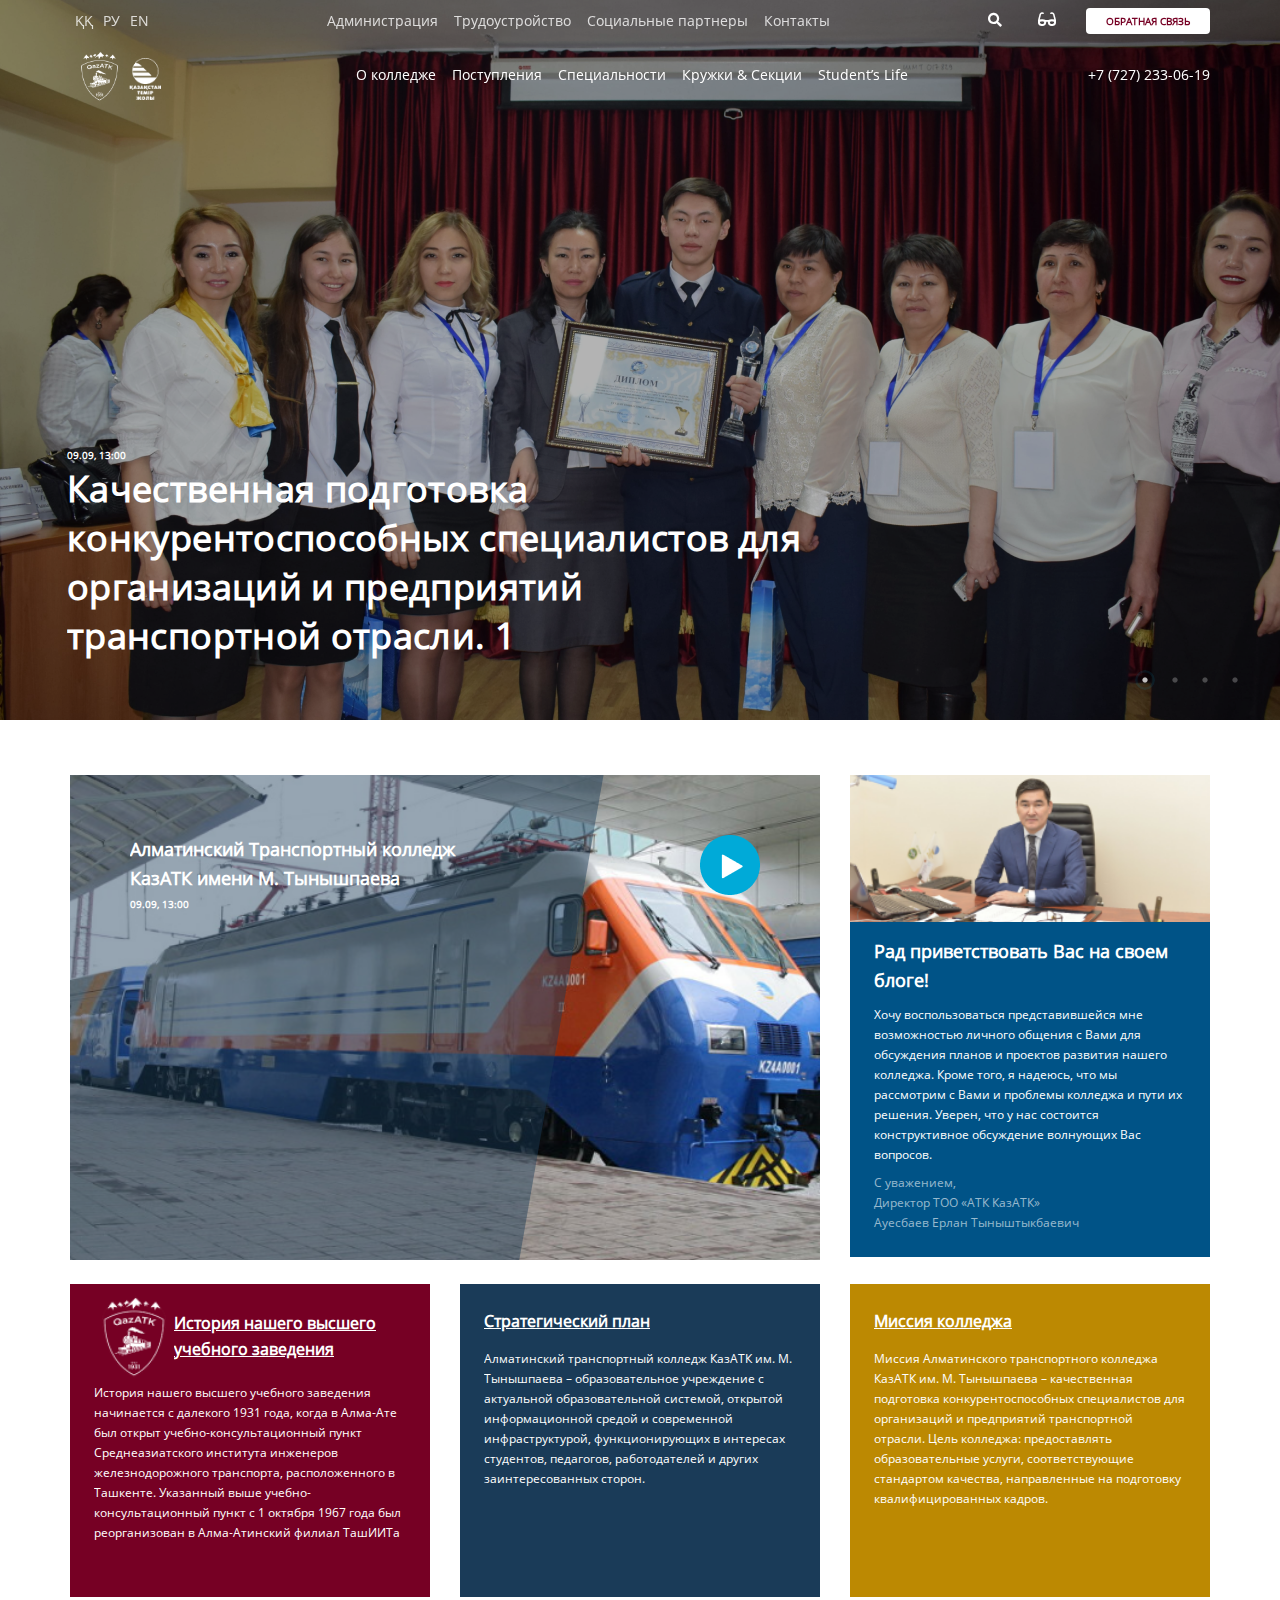
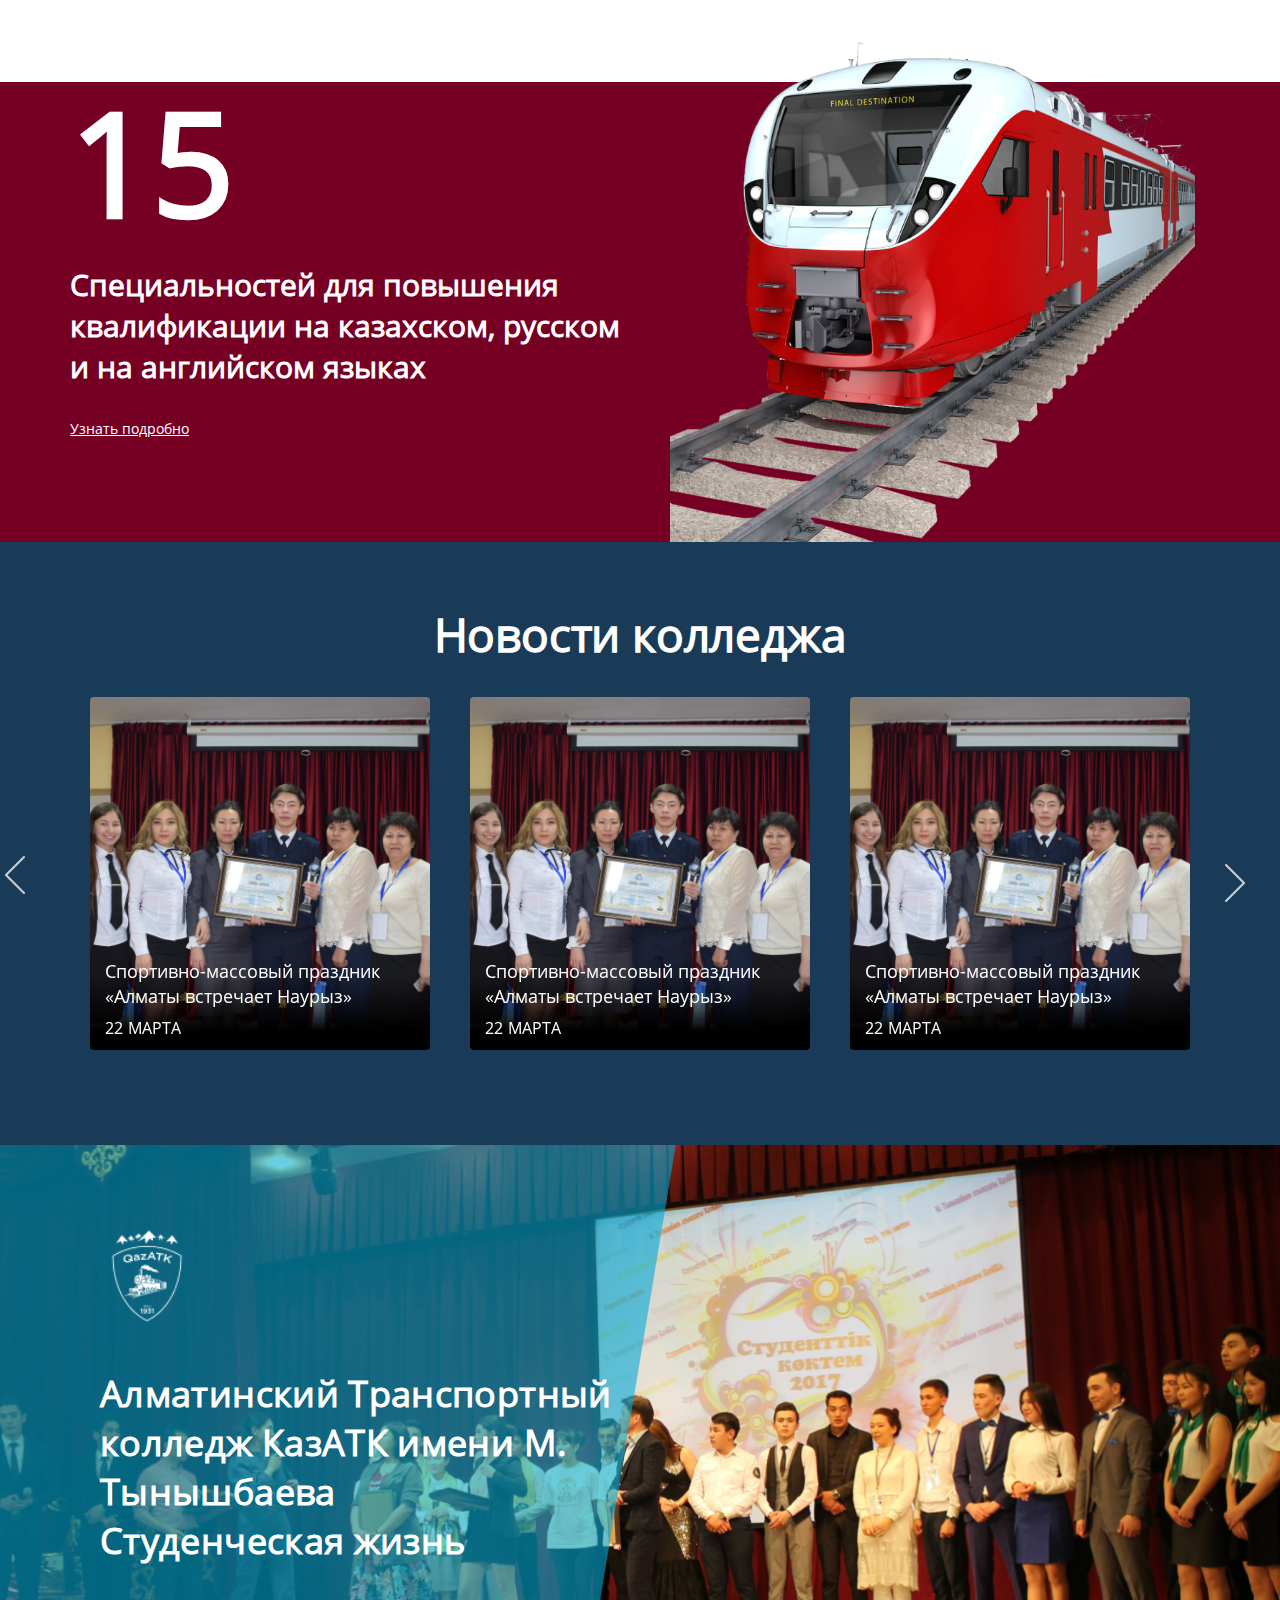
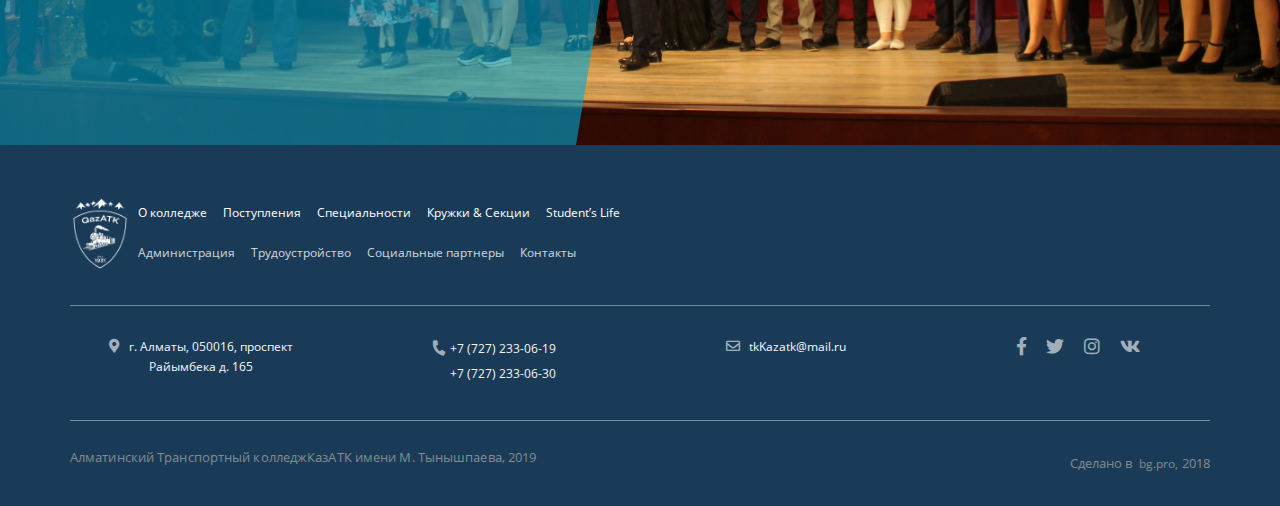
==== commit 15fbe51e: "bvi" ====
--- a/index.html
+++ b/index.html
@@ -9,6 +9,7 @@
     <link rel="stylesheet" href="slick/slick.css">
     <link rel="stylesheet" href="slick/slick-theme.css">
     <link rel="stylesheet" href="css/animate.css">
+    <link rel="stylesheet" href="css/bvi.min.css">
     <link rel="stylesheet" href="css/main.css">
     <link rel="icon" type="image/png" sizes="32x32" href="img/favicon-32x32.png">
 </head>
@@ -30,7 +31,8 @@
                     <li><a href="contacts.html">Контакты</a></li>
                 </ul>
                 <div class="header-btnbox">
-                    <button class="btn-plain call-search hidden-xs"><i class="fas fa-search fa-search-custom"></i></button>
+                    <button class="btn-plain call-search  hidden-xs"><i class="fas fa-search fa-search-custom"></i></button>
+                    <button class="btn-plain bvi-panel-open-menu hidden-xs"><i class="fas fa-glasses"></i></button>
                     <button class="btn-white call-callback">Обратная связь</button>
                 </div>
 
@@ -46,6 +48,10 @@
                         <img src="img/logo/kazatwhite-last.png" alt="" class="logo-main">
                         <img src="img/logo/kaztemirjol.png" alt="" class="logo-temirjol">
                     </a>
+                    <div class="btnbox-xs visible-xs">
+                        <button class="btn-plain call-search "><i class="fas fa-search fa-search-custom"></i></button>
+                        <button class="btn-plain bvi-panel-open-menu"><i class="fas fa-glasses"></i></button>
+                    </div>
                 </div>
                 <div class="collapse navbar-collapse" id="myNavbar">
                     <ul class="nav navbar-nav m-menu">
@@ -387,6 +393,10 @@
 <script src="js/libs.min.js"></script>
 <script src="js/wow.min.js"></script>
 <script src="slick/slick.js"></script>
+<script src="js/responsivevoice.min.js"></script>
+<script src="js/bvi-init-panel.min.js"></script>
+<script src="js/bvi.min.js"></script>
+<script src="js/js.cookie.min.js"></script>
 <script src="js/common.js"></script>
 </body>
 </html>--- a/css/bvi.min.css
+++ b/css/bvi.min.css
@@ -0,0 +1,3 @@
+/*!
+ * Button visually impaired bvi.css v1.0.6
+ */body .bvi-body{padding:0;margin:0;top:inherit !important;bottom:inherit !important;left:inherit !important;right:inherit !important;position:relative !important;color:inherit !important;font-size:inherit !important;overflow:inherit !important;z-index:inherit !important;background:transparent !important}body .bvi-body *{-webkit-box-sizing:border-box;-moz-box-sizing:border-box;box-sizing:border-box}body .bvi-body .bvi-text-center{text-align:center}body .bvi-body .bvi-hide{display:none !important}body .bvi-body .bvi-show{display:block !important}body .bvi-body .bvi-img-grayscale,body .bvi-body #bvi-img-grayscale{filter:url("data:image/svg+xml;utf8,<svgxmlns='http://www.w3.org/2000/svg'><filterid='bvi-img-grayscale'><feColorMatrixtype='matrix'values='0.33330.33330.3333000.33330.33330.3333000.33330.33330.33330000010'/></filter></svg>#bvi-img-grayscale");-webkit-filter:grayscale(1);filter:grayscale(1);filter:gray}body .bvi-body .bvi-img-off{border:2px dashed !important;box-sizing:border-box;height:auto;overflow:hidden;width:auto;word-break:break-all;word-wrap:break-word;text-align:center;display:flex;align-items:center;justify-content:center;font-weight:bold}body .bvi-body.bvi-font-size,body .bvi-body.bvi-font-size *{word-wrap:break-word !important}body .bvi-body.bvi-color-white,body .bvi-body.bvi-color-white *{background-color:#fff !important;background-image:none !important;color:black !important;box-shadow:none !important;text-shadow:none !important;border-color:black !important}body .bvi-body.bvi-color-white:after,body .bvi-body.bvi-color-white *:after{background-color:#fff !important;background-image:none !important;color:black !important;box-shadow:none !important;text-shadow:none !important;border-color:black !important}body .bvi-body.bvi-color-white:before,body .bvi-body.bvi-color-white *:before{background-color:white !important;background-image:none !important;color:black !important;box-shadow:none !important;text-shadow:none !important;border-color:black !important}body .bvi-body.bvi-color-black,body .bvi-body.bvi-color-black *{background-color:black !important;background-image:none !important;color:white !important;box-shadow:none !important;text-shadow:none !important;border-color:white !important}body .bvi-body.bvi-color-black:after,body .bvi-body.bvi-color-black *:after{background-color:black !important;background-image:none !important;color:white !important;box-shadow:none !important;text-shadow:none !important;border-color:white !important}body .bvi-body.bvi-color-black:before,body .bvi-body.bvi-color-black *:before{background-color:black !important;background-image:none !important;color:white !important;box-shadow:none !important;text-shadow:none !important;border-color:white !important}body .bvi-body.bvi-color-blue,body .bvi-body.bvi-color-blue *{background-color:#9dd1ff !important;background-image:none !important;color:#063462 !important;box-shadow:none !important;text-shadow:none !important;border-color:#063462 !important}body .bvi-body.bvi-color-blue:after,body .bvi-body.bvi-color-blue *:after{background-color:#9dd1ff !important;background-image:none !important;color:#063462 !important;box-shadow:none !important;text-shadow:none !important;border-color:#063462 !important}body .bvi-body.bvi-color-blue:before,body .bvi-body.bvi-color-blue *:before{background-color:#9dd1ff !important;background-image:none !important;color:#063462 !important;box-shadow:none !important;text-shadow:none !important;border-color:#063462 !important}body .bvi-body.bvi-color-brown,body .bvi-body.bvi-color-brown *{background-color:#f7f3d6 !important;background-image:none !important;color:#4d4b43 !important;box-shadow:none !important;text-shadow:none !important;border-color:#4d4b43 !important}body .bvi-body.bvi-color-brown:after,body .bvi-body.bvi-color-brown *:after{background-color:#f7f3d6 !important;background-image:none !important;color:#4d4b43 !important;box-shadow:none !important;text-shadow:none !important;border-color:#4d4b43 !important}body .bvi-body.bvi-color-brown:before,body .bvi-body.bvi-color-brown *:before{background-color:#f7f3d6 !important;background-image:none !important;color:#4d4b43 !important;box-shadow:none !important;text-shadow:none !important;border-color:#4d4b43 !important}body .bvi-body.bvi-color-green,body .bvi-body.bvi-color-green *{background-color:#3b2716 !important;background-image:none !important;color:#a9e44d !important;box-shadow:none !important;text-shadow:none !important;border-color:#a9e44d !important}body .bvi-body.bvi-color-green:after,body .bvi-body.bvi-color-green *:after{background-color:#3b2716 !important;background-image:none !important;color:#a9e44d !important;box-shadow:none !important;text-shadow:none !important;border-color:#a9e44d !important}body .bvi-body.bvi-color-green:before,body .bvi-body.bvi-color-green *:before{background-color:#3b2716 !important;background-image:none !important;color:#a9e44d !important;box-shadow:none !important;text-shadow:none !important;border-color:#a9e44d !important}.bvi-panel{top:0;left:0;right:0;font-family:monospace;letter-spacing:0;position:relative;text-shadow:none;text-align:center;margin:0 auto;line-height:normal;border:0;font-size:14px;z-index:9999999}@media(max-width:768px){.bvi-panel{font-size:12px}.bvi-panel .bvi-btn{padding:4px 9px !important}.bvi-panel .bvi-title-text{font-size:12px !important;font-weight:400}.bvi-panel .bvi-title,.bvi-panel .bvi-title-header{margin-top:13px;border:1px solid #b9b9b9;background:#d7d7d7}}.bvi-panel a{text-decoration:none}.bvi-panel #bvi-letter-spacing-average{letter-spacing:2px}.bvi-panel #bvi-letter-spacing-big{letter-spacing:4px}.bvi-panel #bvi-font-family-times-new-roman{font-family:'Times New Roman'}.bvi-panel .bvi-text-center{text-align:center}.bvi-panel .bvi-container{margin-right:auto;margin-left:auto;padding-left:0;padding-right:0}@media(min-width:768px){.bvi-panel .bvi-container{width:720px}}@media(min-width:992px){.bvi-panel .bvi-container{width:940px}}@media(min-width:1200px){.bvi-panel .bvi-container{width:1140px}}.bvi-panel .bvi-container-fluid{margin-right:auto;margin-left:auto;padding-left:0;padding-right:0}.bvi-panel .bvi-row{margin-left:0;margin-right:0}.bvi-panel .bvi-col-xs-1,.bvi-col-sm-1,.bvi-col-md-1,.bvi-col-lg-1,.bvi-col-xs-2,.bvi-col-sm-2,.bvi-col-md-2,.bvi-col-lg-2,.bvi-col-xs-3,.bvi-col-sm-3,.bvi-col-md-3,.bvi-col-lg-3,.bvi-col-xs-4,.bvi-col-sm-4,.bvi-col-md-4,.bvi-col-lg-4,.bvi-col-xs-5,.bvi-col-sm-5,.bvi-col-md-5,.bvi-col-lg-5,.bvi-col-xs-6,.bvi-col-sm-6,.bvi-col-md-6,.bvi-col-lg-6,.bvi-col-xs-7,.bvi-col-sm-7,.bvi-col-md-7,.bvi-col-lg-7,.bvi-col-xs-8,.bvi-col-sm-8,.bvi-col-md-8,.bvi-col-lg-8,.bvi-col-xs-9,.bvi-col-sm-9,.bvi-col-md-9,.bvi-col-lg-9,.bvi-col-xs-10,.bvi-col-sm-10,.bvi-col-md-10,.bvi-col-lg-10,.bvi-col-xs-11,.bvi-col-sm-11,.bvi-col-md-11,.bvi-col-lg-11,.bvi-col-xs-12,.bvi-col-sm-12,.bvi-col-md-12,.bvi-col-lg-12{position:relative;min-height:1px;padding-left:0;padding-right:0}.bvi-panel .bvi-col-xs-1,.bvi-col-xs-2,.bvi-col-xs-3,.bvi-col-xs-4,.bvi-col-xs-5,.bvi-col-xs-6,.bvi-col-xs-7,.bvi-col-xs-8,.bvi-col-xs-9,.bvi-col-xs-10,.bvi-col-xs-11,.bvi-col-xs-12{float:left}.bvi-panel .bvi-col-xs-12{width:100%}.bvi-panel .bvi-col-xs-11{width:91.66666667%}.bvi-panel .bvi-col-xs-10{width:83.33333333%}.bvi-panel .bvi-col-xs-9{width:75%}.bvi-panel .bvi-col-xs-8{width:66.66666667%}.bvi-panel .bvi-col-xs-7{width:58.33333333%}.bvi-panel .bvi-col-xs-6{width:50%}.bvi-panel .bvi-col-xs-5{width:41.66666667%}.bvi-panel .bvi-col-xs-4{width:33.33333333%}.bvi-panel .bvi-col-xs-3{width:25%}.bvi-panel .bvi-col-xs-2{width:16.66666667%}.bvi-panel .bvi-col-xs-1{width:8.33333333%}.bvi-panel .bvi-col-xs-pull-12{right:100%}.bvi-panel .bvi-col-xs-pull-11{right:91.66666667%}.bvi-panel .bvi-col-xs-pull-10{right:83.33333333%}.bvi-panel .bvi-col-xs-pull-9{right:75%}.bvi-panel .bvi-col-xs-pull-8{right:66.66666667%}.bvi-panel .bvi-col-xs-pull-7{right:58.33333333%}.bvi-panel .bvi-col-xs-pull-6{right:50%}.bvi-panel .bvi-col-xs-pull-5{right:41.66666667%}.bvi-panel .bvi-col-xs-pull-4{right:33.33333333%}.bvi-panel .bvi-col-xs-pull-3{right:25%}.bvi-panel .bvi-col-xs-pull-2{right:16.66666667%}.bvi-panel .bvi-col-xs-pull-1{right:8.33333333%}.bvi-panel .bvi-col-xs-pull-0{right:auto}.bvi-panel .bvi-col-xs-push-12{left:100%}.bvi-panel .bvi-col-xs-push-11{left:91.66666667%}.bvi-panel .bvi-col-xs-push-10{left:83.33333333%}.bvi-panel .bvi-col-xs-push-9{left:75%}.bvi-panel .bvi-col-xs-push-8{left:66.66666667%}.bvi-panel .bvi-col-xs-push-7{left:58.33333333%}.bvi-panel .bvi-col-xs-push-6{left:50%}.bvi-panel .bvi-col-xs-push-5{left:41.66666667%}.bvi-panel .bvi-col-xs-push-4{left:33.33333333%}.bvi-panel .bvi-col-xs-push-3{left:25%}.bvi-panel .bvi-col-xs-push-2{left:16.66666667%}.bvi-panel .bvi-col-xs-push-1{left:8.33333333%}.bvi-panel .bvi-col-xs-push-0{left:auto}.bvi-panel .bvi-col-xs-offset-12{margin-left:100%}.bvi-panel .bvi-col-xs-offset-11{margin-left:91.66666667%}.bvi-panel .bvi-col-xs-offset-10{margin-left:83.33333333%}.bvi-panel .bvi-col-xs-offset-9{margin-left:75%}.bvi-panel .bvi-col-xs-offset-8{margin-left:66.66666667%}.bvi-panel .bvi-col-xs-offset-7{margin-left:58.33333333%}.bvi-panel .bvi-col-xs-offset-6{margin-left:50%}.bvi-panel .bvi-col-xs-offset-5{margin-left:41.66666667%}.bvi-panel .bvi-col-xs-offset-4{margin-left:33.33333333%}.bvi-panel .bvi-col-xs-offset-3{margin-left:25%}.bvi-panel .bvi-col-xs-offset-2{margin-left:16.66666667%}.bvi-panel .bvi-col-xs-offset-1{margin-left:8.33333333%}.bvi-panel .bvi-col-xs-offset-0{margin-left:0}@media(min-width:768px){.bvi-panel .bvi-col-sm-1,.bvi-col-sm-2,.bvi-col-sm-3,.bvi-col-sm-4,.bvi-col-sm-5,.bvi-col-sm-6,.bvi-col-sm-7,.bvi-col-sm-8,.bvi-col-sm-9,.bvi-col-sm-10,.bvi-col-sm-11,.bvi-col-sm-12{float:left}.bvi-panel .bvi-col-sm-12{width:100%}.bvi-panel .bvi-col-sm-11{width:91.66666667%}.bvi-panel .bvi-col-sm-10{width:83.33333333%}.bvi-panel .bvi-col-sm-9{width:75%}.bvi-panel .bvi-col-sm-8{width:66.66666667%}.bvi-panel .bvi-col-sm-7{width:58.33333333%}.bvi-panel .bvi-col-sm-6{width:50%}.bvi-panel .bvi-col-sm-5{width:41.66666667%}.bvi-panel .bvi-col-sm-4{width:33.33333333%}.bvi-panel .bvi-col-sm-3{width:25%}.bvi-panel .bvi-col-sm-2{width:16.66666667%}.bvi-panel .bvi-col-sm-1{width:8.33333333%}.bvi-panel .bvi-col-sm-pull-12{right:100%}.bvi-panel .bvi-col-sm-pull-11{right:91.66666667%}.bvi-panel .bvi-col-sm-pull-10{right:83.33333333%}.bvi-panel .bvi-col-sm-pull-9{right:75%}.bvi-panel .bvi-col-sm-pull-8{right:66.66666667%}.bvi-panel .bvi-col-sm-pull-7{right:58.33333333%}.bvi-panel .bvi-col-sm-pull-6{right:50%}.bvi-panel .bvi-col-sm-pull-5{right:41.66666667%}.bvi-panel .bvi-col-sm-pull-4{right:33.33333333%}.bvi-panel .bvi-col-sm-pull-3{right:25%}.bvi-panel .bvi-col-sm-pull-2{right:16.66666667%}.bvi-panel .bvi-col-sm-pull-1{right:8.33333333%}.bvi-panel .bvi-col-sm-pull-0{right:auto}.bvi-panel .bvi-col-sm-push-12{left:100%}.bvi-panel .bvi-col-sm-push-11{left:91.66666667%}.bvi-panel .bvi-col-sm-push-10{left:83.33333333%}.bvi-panel .bvi-col-sm-push-9{left:75%}.bvi-panel .bvi-col-sm-push-8{left:66.66666667%}.bvi-panel .bvi-col-sm-push-7{left:58.33333333%}.bvi-panel .bvi-col-sm-push-6{left:50%}.bvi-panel .bvi-col-sm-push-5{left:41.66666667%}.bvi-panel .bvi-col-sm-push-4{left:33.33333333%}.bvi-panel .bvi-col-sm-push-3{left:25%}.bvi-panel .bvi-col-sm-push-2{left:16.66666667%}.bvi-panel .bvi-col-sm-push-1{left:8.33333333%}.bvi-panel .bvi-col-sm-push-0{left:auto}.bvi-panel .bvi-col-sm-offset-12{margin-left:100%}.bvi-panel .bvi-col-sm-offset-11{margin-left:91.66666667%}.bvi-panel .bvi-col-sm-offset-10{margin-left:83.33333333%}.bvi-panel .bvi-col-sm-offset-9{margin-left:75%}.bvi-panel .bvi-col-sm-offset-8{margin-left:66.66666667%}.bvi-panel .bvi-col-sm-offset-7{margin-left:58.33333333%}.bvi-panel .bvi-col-sm-offset-6{margin-left:50%}.bvi-panel .bvi-col-sm-offset-5{margin-left:41.66666667%}.bvi-panel .bvi-col-sm-offset-4{margin-left:33.33333333%}.bvi-panel .bvi-col-sm-offset-3{margin-left:25%}.bvi-panel .bvi-col-sm-offset-2{margin-left:16.66666667%}.bvi-panel .bvi-col-sm-offset-1{margin-left:8.33333333%}.bvi-panel .bvi-col-sm-offset-0{margin-left:0}}@media(min-width:992px){.bvi-panel .bvi-col-md-1,.bvi-col-md-2,.bvi-col-md-3,.bvi-col-md-4,.bvi-col-md-5,.bvi-col-md-6,.bvi-col-md-7,.bvi-col-md-8,.bvi-col-md-9,.bvi-col-md-10,.bvi-col-md-11,.bvi-col-md-12{float:left}.bvi-panel .bvi-col-md-12{width:100%}.bvi-panel .bvi-col-md-11{width:91.66666667%}.bvi-panel .bvi-col-md-10{width:83.33333333%}.bvi-panel .bvi-col-md-9{width:75%}.bvi-panel .bvi-col-md-8{width:66.66666667%}.bvi-panel .bvi-col-md-7{width:58.33333333%}.bvi-panel .bvi-col-md-6{width:50%}.bvi-panel .bvi-col-md-5{width:41.66666667%}.bvi-panel .bvi-col-md-4{width:33.33333333%}.bvi-panel .bvi-col-md-3{width:25%}.bvi-panel .bvi-col-md-2{width:16.66666667%}.bvi-panel .bvi-col-md-1{width:8.33333333%}.bvi-panel .bvi-col-md-pull-12{right:100%}.bvi-panel .bvi-col-md-pull-11{right:91.66666667%}.bvi-panel .bvi-col-md-pull-10{right:83.33333333%}.bvi-panel .bvi-col-md-pull-9{right:75%}.bvi-panel .bvi-col-md-pull-8{right:66.66666667%}.bvi-panel .bvi-col-md-pull-7{right:58.33333333%}.bvi-panel .bvi-col-md-pull-6{right:50%}.bvi-panel .bvi-col-md-pull-5{right:41.66666667%}.bvi-panel .bvi-col-md-pull-4{right:33.33333333%}.bvi-panel .bvi-col-md-pull-3{right:25%}.bvi-panel .bvi-col-md-pull-2{right:16.66666667%}.bvi-panel .bvi-col-md-pull-1{right:8.33333333%}.bvi-panel .bvi-col-md-pull-0{right:auto}.bvi-panel .bvi-col-md-push-12{left:100%}.bvi-panel .bvi-col-md-push-11{left:91.66666667%}.bvi-panel .bvi-col-md-push-10{left:83.33333333%}.bvi-panel .bvi-col-md-push-9{left:75%}.bvi-panel .bvi-col-md-push-8{left:66.66666667%}.bvi-panel .bvi-col-md-push-7{left:58.33333333%}.bvi-panel .bvi-col-md-push-6{left:50%}.bvi-panel .bvi-col-md-push-5{left:41.66666667%}.bvi-panel .bvi-col-md-push-4{left:33.33333333%}.bvi-panel .bvi-col-md-push-3{left:25%}.bvi-panel .bvi-col-md-push-2{left:16.66666667%}.bvi-panel .bvi-col-md-push-1{left:8.33333333%}.bvi-panel .bvi-col-md-push-0{left:auto}.bvi-panel .bvi-col-md-offset-12{margin-left:100%}.bvi-panel .bvi-col-md-offset-11{margin-left:91.66666667%}.bvi-panel .bvi-col-md-offset-10{margin-left:83.33333333%}.bvi-panel .bvi-col-md-offset-9{margin-left:75%}.bvi-panel .bvi-col-md-offset-8{margin-left:66.66666667%}.bvi-panel .bvi-col-md-offset-7{margin-left:58.33333333%}.bvi-panel .bvi-col-md-offset-6{margin-left:50%}.bvi-panel .bvi-col-md-offset-5{margin-left:41.66666667%}.bvi-panel .bvi-col-md-offset-4{margin-left:33.33333333%}.bvi-panel .bvi-col-md-offset-3{margin-left:25%}.bvi-panel .bvi-col-md-offset-2{margin-left:16.66666667%}.bvi-panel .bvi-col-md-offset-1{margin-left:8.33333333%}.bvi-panel .bvi-col-md-offset-0{margin-left:0}}@media(min-width:1200px){.bvi-panel .bvi-col-lg-1,.bvi-col-lg-2,.bvi-col-lg-3,.bvi-col-lg-4,.bvi-col-lg-5,.bvi-col-lg-6,.bvi-col-lg-7,.bvi-col-lg-8,.bvi-col-lg-9,.bvi-col-lg-10,.bvi-col-lg-11,.bvi-col-lg-12{float:left}.bvi-panel .bvi-col-lg-12{width:100%}.bvi-panel .bvi-col-lg-11{width:91.66666667%}.bvi-panel .bvi-col-lg-10{width:83.33333333%}.bvi-panel .bvi-col-lg-9{width:75%}.bvi-panel .bvi-col-lg-8{width:66.66666667%}.bvi-panel .bvi-col-lg-7{width:58.33333333%}.bvi-panel .bvi-col-lg-6{width:50%}.bvi-panel .bvi-col-lg-5{width:41.66666667%}.bvi-panel .bvi-col-lg-4{width:33.33333333%}.bvi-panel .bvi-col-lg-3{width:25%}.bvi-panel .bvi-col-lg-2{width:16.66666667%}.bvi-panel .bvi-col-lg-1{width:8.33333333%}.bvi-panel .bvi-col-lg-pull-12{right:100%}.bvi-panel .bvi-col-lg-pull-11{right:91.66666667%}.bvi-panel .bvi-col-lg-pull-10{right:83.33333333%}.bvi-panel .bvi-col-lg-pull-9{right:75%}.bvi-panel .bvi-col-lg-pull-8{right:66.66666667%}.bvi-panel .bvi-col-lg-pull-7{right:58.33333333%}.bvi-panel .bvi-col-lg-pull-6{right:50%}.bvi-panel .bvi-col-lg-pull-5{right:41.66666667%}.bvi-panel .bvi-col-lg-pull-4{right:33.33333333%}.bvi-panel .bvi-col-lg-pull-3{right:25%}.bvi-panel .bvi-col-lg-pull-2{right:16.66666667%}.bvi-panel .bvi-col-lg-pull-1{right:8.33333333%}.bvi-panel .bvi-col-lg-pull-0{right:auto}.bvi-panel .bvi-col-lg-push-12{left:100%}.bvi-panel .bvi-col-lg-push-11{left:91.66666667%}.bvi-panel .bvi-col-lg-push-10{left:83.33333333%}.bvi-panel .bvi-col-lg-push-9{left:75%}.bvi-panel .bvi-col-lg-push-8{left:66.66666667%}.bvi-panel .bvi-col-lg-push-7{left:58.33333333%}.bvi-panel .bvi-col-lg-push-6{left:50%}.bvi-panel .bvi-col-lg-push-5{left:41.66666667%}.bvi-panel .bvi-col-lg-push-4{left:33.33333333%}.bvi-panel .bvi-col-lg-push-3{left:25%}.bvi-panel .bvi-col-lg-push-2{left:16.66666667%}.bvi-panel .bvi-col-lg-push-1{left:8.33333333%}.bvi-panel .bvi-col-lg-push-0{left:auto}.bvi-panel .bvi-col-lg-offset-12{margin-left:100%}.bvi-panel .bvi-col-lg-offset-11{margin-left:91.66666667%}.bvi-panel .bvi-col-lg-offset-10{margin-left:83.33333333%}.bvi-panel .bvi-col-lg-offset-9{margin-left:75%}.bvi-panel .bvi-col-lg-offset-8{margin-left:66.66666667%}.bvi-panel .bvi-col-lg-offset-7{margin-left:58.33333333%}.bvi-panel .bvi-col-lg-offset-6{margin-left:50%}.bvi-panel .bvi-col-lg-offset-5{margin-left:41.66666667%}.bvi-panel .bvi-col-lg-offset-4{margin-left:33.33333333%}.bvi-panel .bvi-col-lg-offset-3{margin-left:25%}.bvi-panel .bvi-col-lg-offset-2{margin-left:16.66666667%}.bvi-panel .bvi-col-lg-offset-1{margin-left:8.33333333%}.bvi-panel .bvi-col-lg-offset-0{margin-left:0}}.bvi-panel.bvi-panel-fixed{top:0;left:0;right:0;margin-bottom:20px;margin-left:auto;margin-right:auto;position:fixed;z-index:999999}.bvi-panel.bvi-panel-fixed .bvi-btn-panel-show{opacity:.8}.bvi-panel .bvi-panel-menu *{-webkit-box-sizing:border-box;-moz-box-sizing:border-box;box-sizing:border-box}.bvi-panel .bvi-panel-menu{display:inline-block;width:100%}.bvi-panel .bvi-vertical{border:0;border-right:2px solid #d8d8d8}.bvi-panel .bvi-rows{margin:10px}.bvi-panel .bvi-bg{color:#000;background:#f8f8f8 !important;padding:0;border:1px solid #fcfcfc;moz-box-shadow:0 1px 3px 0 rgba(0,0,0,0.23);webkit-box-shadow:0 1px 3px 0 rgba(0,0,0,0.23);box-shadow:0 1px 3px 0 rgba(0,0,0,0.23)}.bvi-panel .bvi-title,.bvi-panel .bvi-title-header{font-weight:bold;font-size:larger;margin-bottom:13px}.bvi-panel .bvi-title-text{margin-top:13px;font-size:16px;font-weight:600}.bvi-panel .bvi-settings{display:none}.bvi-panel .bvi-settings hr{border:0;border-top:1px solid #d8d8d8;margin-top:2px;margin-bottom:2px}.bvi-panel .bvi-settings .bvi-right{float:right}.bvi-panel .bvi-settings .bvi-left{float:left}.bvi-panel .bvi-copy a{color:#bebebe}.bvi-panel .bvi-copy a:hover,.bvi-panel .bvi-copy a:visited{color:#000;text-decoration:underline}.bvi-panel .bvi-panel-show{text-align:right}.bvi-panel .bvi-panel-show .bvi-glyphicon{font-size:40px}.bvi-panel .bvi-panel-show .bvi-btn-panel-show{background:#f8f8f8 !important;padding:15px;margin:0 20px 0 20px;color:black !important;border:1px solid #fcfcfc !important;moz-box-shadow:0 1px 3px 0 rgba(0,0,0,0.23);webkit-box-shadow:0 1px 3px 0 rgba(0,0,0,0.23);box-shadow:0 1px 3px 0 rgba(0,0,0,0.23)}.bvi-panel .bvi-btn{font-weight:bold;display:inline-block;padding:8px 12px;margin-bottom:0;line-height:15px;text-align:center;white-space:nowrap;vertical-align:middle;-ms-touch-action:manipulation;touch-action:manipulation;cursor:pointer;-webkit-user-select:none;-moz-user-select:none;-ms-user-select:none;user-select:none;background-image:none;border:1px solid transparent;border-radius:0}.bvi-panel .bvi-btn,.bvi-panel .bvi-btn:active,.bvi-panel .bvi-btn.active{background-color:#e6e6e6;outline:0}.bvi-panel .bvi-btn:focus,.bvi-panel .bvi-btn:active:focus,.bvi-panel .bvi-btn.active:focus,.bvi-panel .bvi-btn.focus,.bvi-panel .bvi-btn:active.focus,.bvi-panel .bvi-btn.active.focus{outline:5px auto -webkit-focus-ring-color;outline-offset:-2px}.bvi-panel .bvi-btn:hover,.bvi-panel .bvi-btn:focus,.bvi-panel .bvi-btn.focus{color:#333;text-decoration:none}.bvi-panel .bvi-btn:active,.bvi-panel .bvi-btn.active{background-color:#e6e6e6;outline:0;background-image:none;-webkit-box-shadow:inset 0 3px 5px rgba(0,0,0,0.125);box-shadow:inset 0 3px 5px rgba(0,0,0,0.125)}.bvi-panel .bvi-btn.disabled,.bvi-panel .bvi-btn[disabled],fieldset[disabled] .bvi-panel .bvi-btn{cursor:not-allowed;opacity:.65;filter:alpha(opacity=65);-webkit-box-shadow:none;box-shadow:none}a.bvi-panel .bvi-btn.disabled,fieldset[disabled] a.bvi-panel .bvi-btn{pointer-events:none}.bvi-panel .bvi-btn.bvi-btn-default{color:#000;background-color:#fff;border-color:#7d7d7d}.bvi-panel .bvi-btn.bvi-btn-default.active{position:relative;background-color:#e8e8e8;outline:0;border-color:#7d7d7d}.bvi-panel .bvi-btn.bvi-btn-white{color:#000;background-color:#fff;border-color:#7d7d7d}.bvi-panel .bvi-btn.bvi-btn-white.active{position:relative;background-color:#fff;outline:0;border-color:#7d7d7d}.bvi-panel .bvi-btn.bvi-btn-black{color:#fff;background-color:#000;border-color:#7d7d7d}.bvi-panel .bvi-btn.bvi-btn-black.active{position:relative;background-color:#000;outline:0;border-color:#7d7d7d}.bvi-panel .bvi-btn.bvi-btn-blue{color:#063462;background-color:#9dd1ff;border-color:#7d7d7d}.bvi-panel .bvi-btn.bvi-btn-blue.active{position:relative;background-color:#9dd1ff;outline:0;border-color:#7d7d7d}.bvi-panel .bvi-btn.bvi-btn-brown{color:#4d4b43;background-color:#f7f3d6;border-color:#7d7d7d}.bvi-panel .bvi-btn.bvi-btn-brown.active{position:relative;background-color:#f7f3d6;outline:0;border-color:#7d7d7d}.bvi-panel .bvi-btn.bvi-btn-green{color:#a9e44d;background-color:#3b2716;border-color:#7d7d7d}.bvi-panel .bvi-btn.bvi-btn-green.active{position:relative;background-color:#3b2716;outline:0;border-color:#7d7d7d}.bvi-panel .bvi-btn-group,.bvi-panel .bvi-btn-group-vertical{position:relative;display:inline-block;vertical-align:middle}.bvi-panel .bvi-btn-group>.bvi-btn,.bvi-panel .bvi-btn-group-vertical>.bvi-btn{position:relative;float:left}.bvi-panel .bvi-btn-group>.bvi-btn:hover,.bvi-panel .bvi-btn-group-vertical>.bvi-btn:hover,.bvi-panel .bvi-btn-group>.bvi-btn:focus,.bvi-panel .bvi-btn-group-vertical>.bvi-btn:focus,.bvi-panel .bvi-btn-group>.bvi-btn:active,.bvi-panel .bvi-btn-group-vertical>.bvi-btn:active,.bvi-panel .bvi-btn-group>.bvi-btn.active,.bvi-panel .bvi-btn-group-vertical>.bvi-btn.active{z-index:2}.bvi-panel .bvi-btn-group .bvi-btn+.bvi-btn,.bvi-panel .bvi-btn-group .bvi-btn+.bvi-btn-group,.bvi-panel .bvi-btn-group .bvi-btn-group+.bvi-btn,.bvi-panel .bvi-btn-group .bvi-btn-group+.bvi-btn-group{margin-left:-1px}.bvi-panel .bvi-btn-toolbar{margin-left:-5px}.bvi-panel .bvi-btn-toolbar .bvi-btn,.bvi-panel .bvi-btn-toolbar .bvi-btn-group,.bvi-panel .bvi-btn-toolbar .input-group{float:left}.bvi-panel .bvi-btn-toolbar>.bvi-btn,.bvi-panel .bvi-btn-toolbar>.bvi-btn-group,.bvi-panel .bvi-btn-toolbar>.input-group{margin-left:5px}.bvi-panel .bvi-btn-group>.bvi-btn:not(:first-child):not(:last-child):not(.dropdown-toggle){border-radius:0}.bvi-panel .bvi-btn-group>.bvi-btn:first-child{margin-left:0}.bvi-panel .bvi-btn-group>.bvi-btn:first-child:not(:last-child):not(.dropdown-toggle){border-radius:0}.bvi-panel .bvi-btn-group>.bvi-btn:last-child:not(:first-child),.bvi-panel .bvi-btn-group>.dropdown-toggle:not(:first-child){border-radius:0}.bvi-panel .bvi-btn-group>.bvi-btn-group{float:left}.bvi-panel .bvi-btn-group>.bvi-btn-group:not(:first-child):not(:last-child)>.bvi-btn{border-radius:0}.bvi-panel .bvi-btn-group>.bvi-btn-group:first-child:not(:last-child)>.bvi-btn:last-child,.bvi-panel .bvi-btn-group>.bvi-btn-group:first-child:not(:last-child)>.dropdown-toggle{border-radius:0}.bvi-panel .bvi-btn-group>.bvi-btn-group:last-child:not(:first-child)>.bvi-btn:first-child{border-radius:0}.bvi-panel .bvi-btn-block{display:block;width:100%}.bvi-panel .bvi-btn-block+.bvi-btn-block{margin-top:5px}@font-face{font-family:'Glyphicons Halflings';src:url('../fonts/glyphicons-halflings-regular.eot');src:url('../fonts/glyphicons-halflings-regular.eot?#iefix') format('embedded-opentype'),url('../fonts/glyphicons-halflings-regular.woff2') format('woff2'),url('../fonts/glyphicons-halflings-regular.woff') format('woff'),url('../fonts/glyphicons-halflings-regular.ttf') format('truetype'),url('../fonts/glyphicons-halflings-regular.svg#glyphicons_halflingsregular') format('svg')}.bvi-glyphicon{position:relative;display:inline-block;font-family:'Glyphicons Halflings';font-style:normal;font-weight:100;font-size:1em;-webkit-font-smoothing:antialiased;-moz-osx-font-smoothing:grayscale;vertical-align:middle}.bvi-glyphicon-volume-off:before{content:"\e036"}.bvi-glyphicon-volume-down:before{content:"\e037"}.bvi-glyphicon-volume-up:before{content:"\e038"}.bvi-glyphicon-eye-open:before{content:"\e105"}.bvi-glyphicon-eye-close:before{content:"\e106"}.bvi-glyphicon-eye:before{content:"\e105"}.bvi-glyphicon-cog:before{content:"\e019"}.bvi-glyphicon-refresh:before{content:"\e031"}.bvi-glyphicon-remove:before{content:"\e014"}.bvi-glyphicon-picture:before{content:"\e060"}.bvi-glyphicon-font:before{content:"\e047"}.bvi-glyphicon-adjust:before{content:"\e063"}.bvi-glyphicon-flash:before{content:"\e162"}.bvi-glyphicon-arrow-up:before{content:"\e093"}.bvi-animated{-webkit-animation-duration:1s;animation-duration:1s;-webkit-animation-fill-mode:both;animation-fill-mode:both}@-webkit-keyframes bvi-slideInDown{from{-webkit-transform:translate3d(0,-100%,0);transform:translate3d(0,-100%,0);visibility:visible}to{-webkit-transform:translate3d(0,0,0);transform:translate3d(0,0,0)}}@keyframes bvi-slideInDown{from{-webkit-transform:translate3d(0,-100%,0);transform:translate3d(0,-100%,0);visibility:visible}to{-webkit-transform:translate3d(0,0,0);transform:translate3d(0,0,0)}}.bvi-slideInDown{-webkit-animation-name:bvi-slideInDown;animation-name:bvi-slideInDown}@-webkit-keyframes bvi-fadeOutUp{from{opacity:1}to{opacity:0;-webkit-transform:translate3d(0,-100%,0);transform:translate3d(0,-100%,0)}}@keyframes bvi-fadeOutUp{from{opacity:1}to{opacity:0;-webkit-transform:translate3d(0,-100%,0);transform:translate3d(0,-100%,0)}}.bvi-fadeOutUp{-webkit-animation-name:bvi-fadeOutUp;animation-name:bvi-fadeOutUp}@-webkit-keyframes bvi-fadeOutUpBig{from{opacity:1}to{opacity:0;-webkit-transform:translate3d(0,-2000px,0);transform:translate3d(0,-2000px,0)}}--- a/css/main.css
+++ b/css/main.css
@@ -207,6 +207,10 @@
 
 .header-btnbox .btn-plain {
   margin-right: 20px;
+}
+.header-btnbox .fa-glasses, .btnbox-xs .fa-glasses{
+  color: white;
+  font-size: 16px;
 }
 
 .m-menu {
@@ -2030,6 +2034,19 @@
     height: auto;
     background-color: white;
   }
+  .btnbox-xs{
+    float: right;
+    padding-top:  15px;
+  }
+  .search-popup{
+    margin-left: -150px;
+    max-width: 300px;
+    padding: 10px 5px;
+  }
+  .search-popup .search-form input{
+    min-width: auto;
+    padding: 5px;
+  }
 }
 
 @media (min-width: 768px) and (max-width: 991px) {
